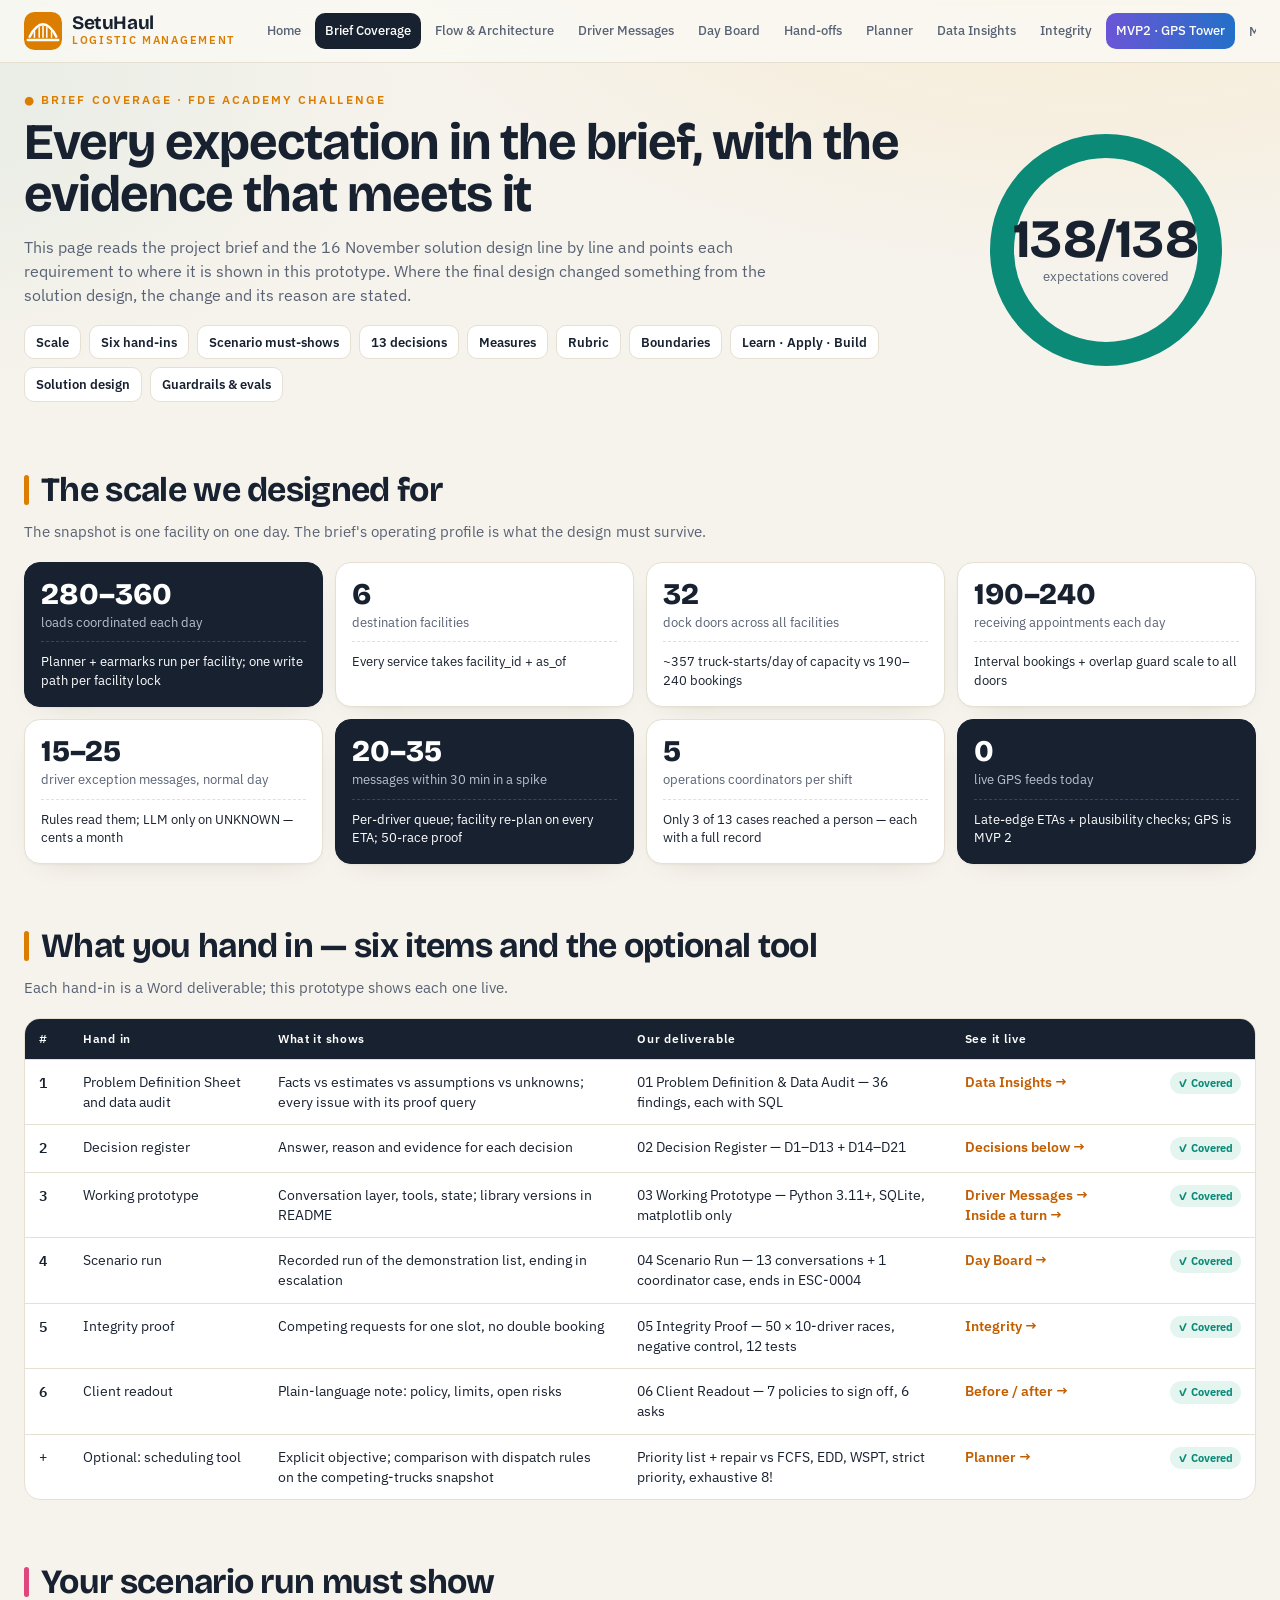
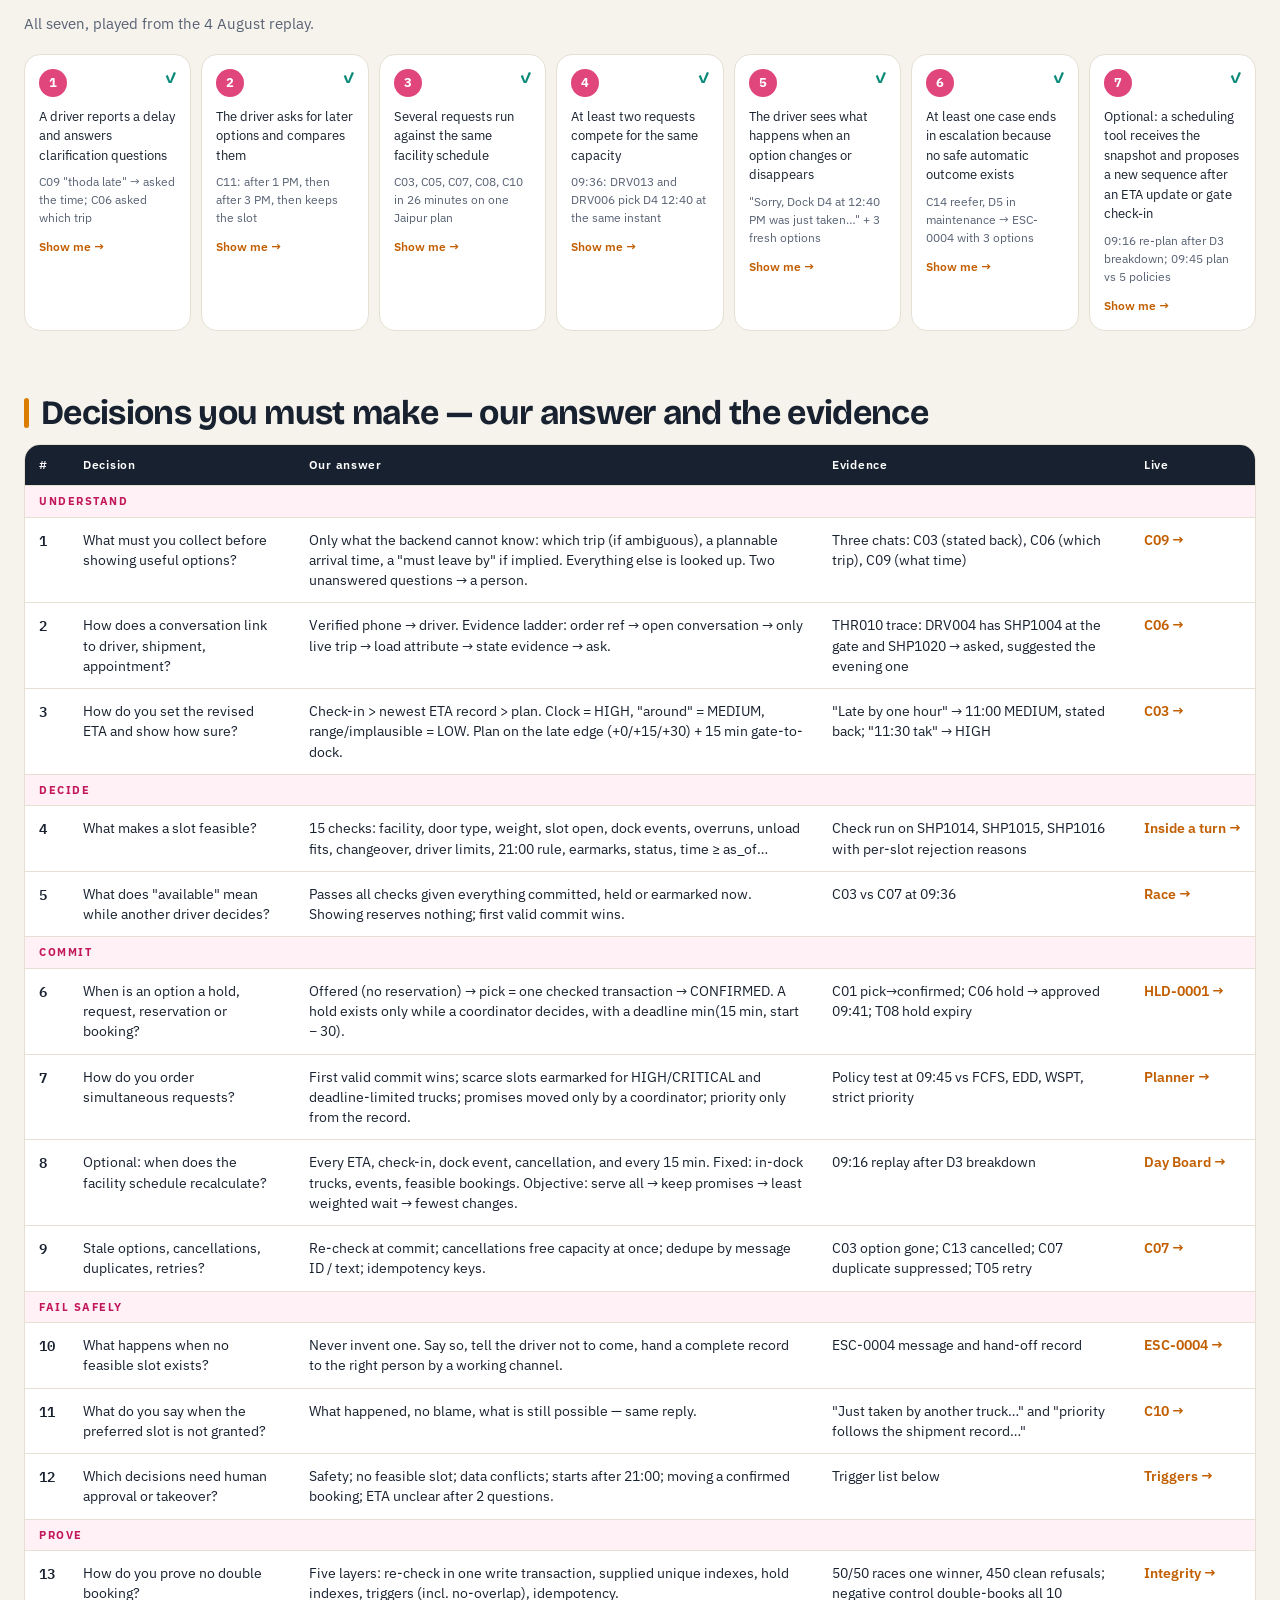
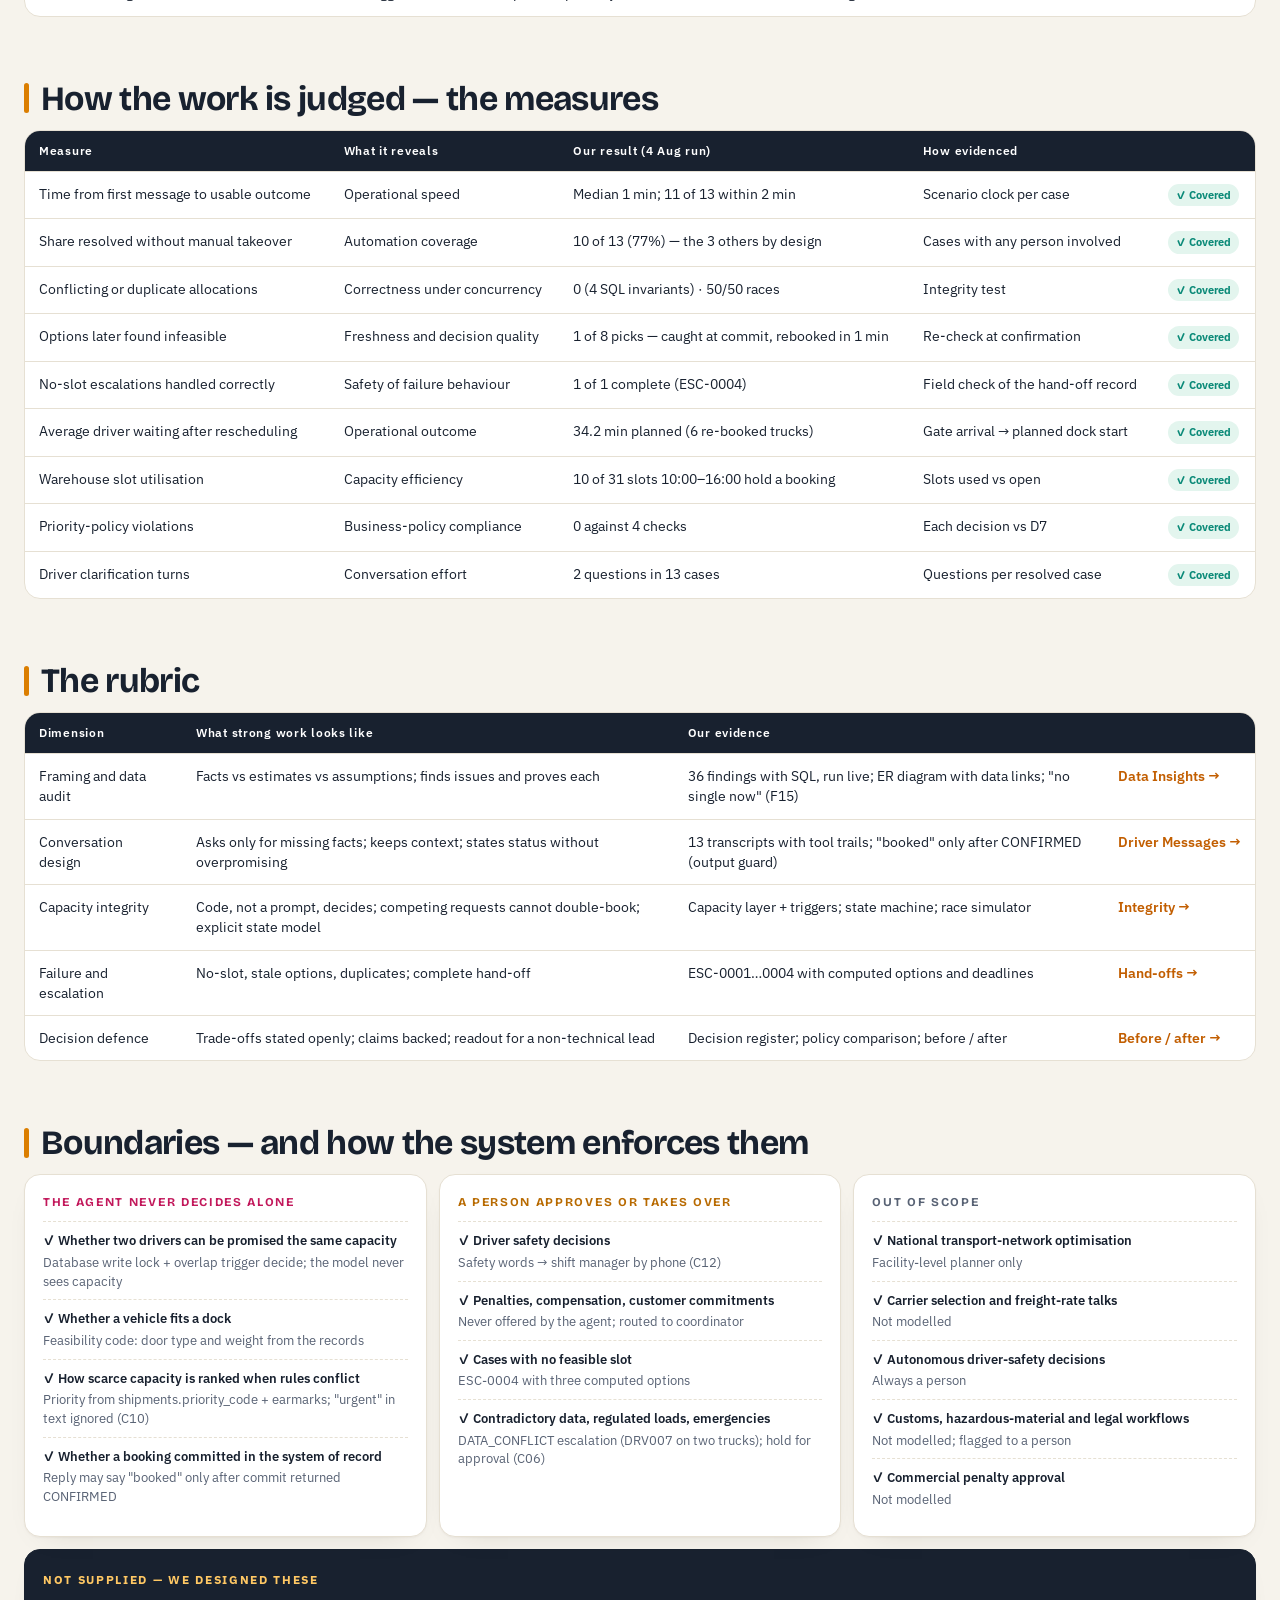
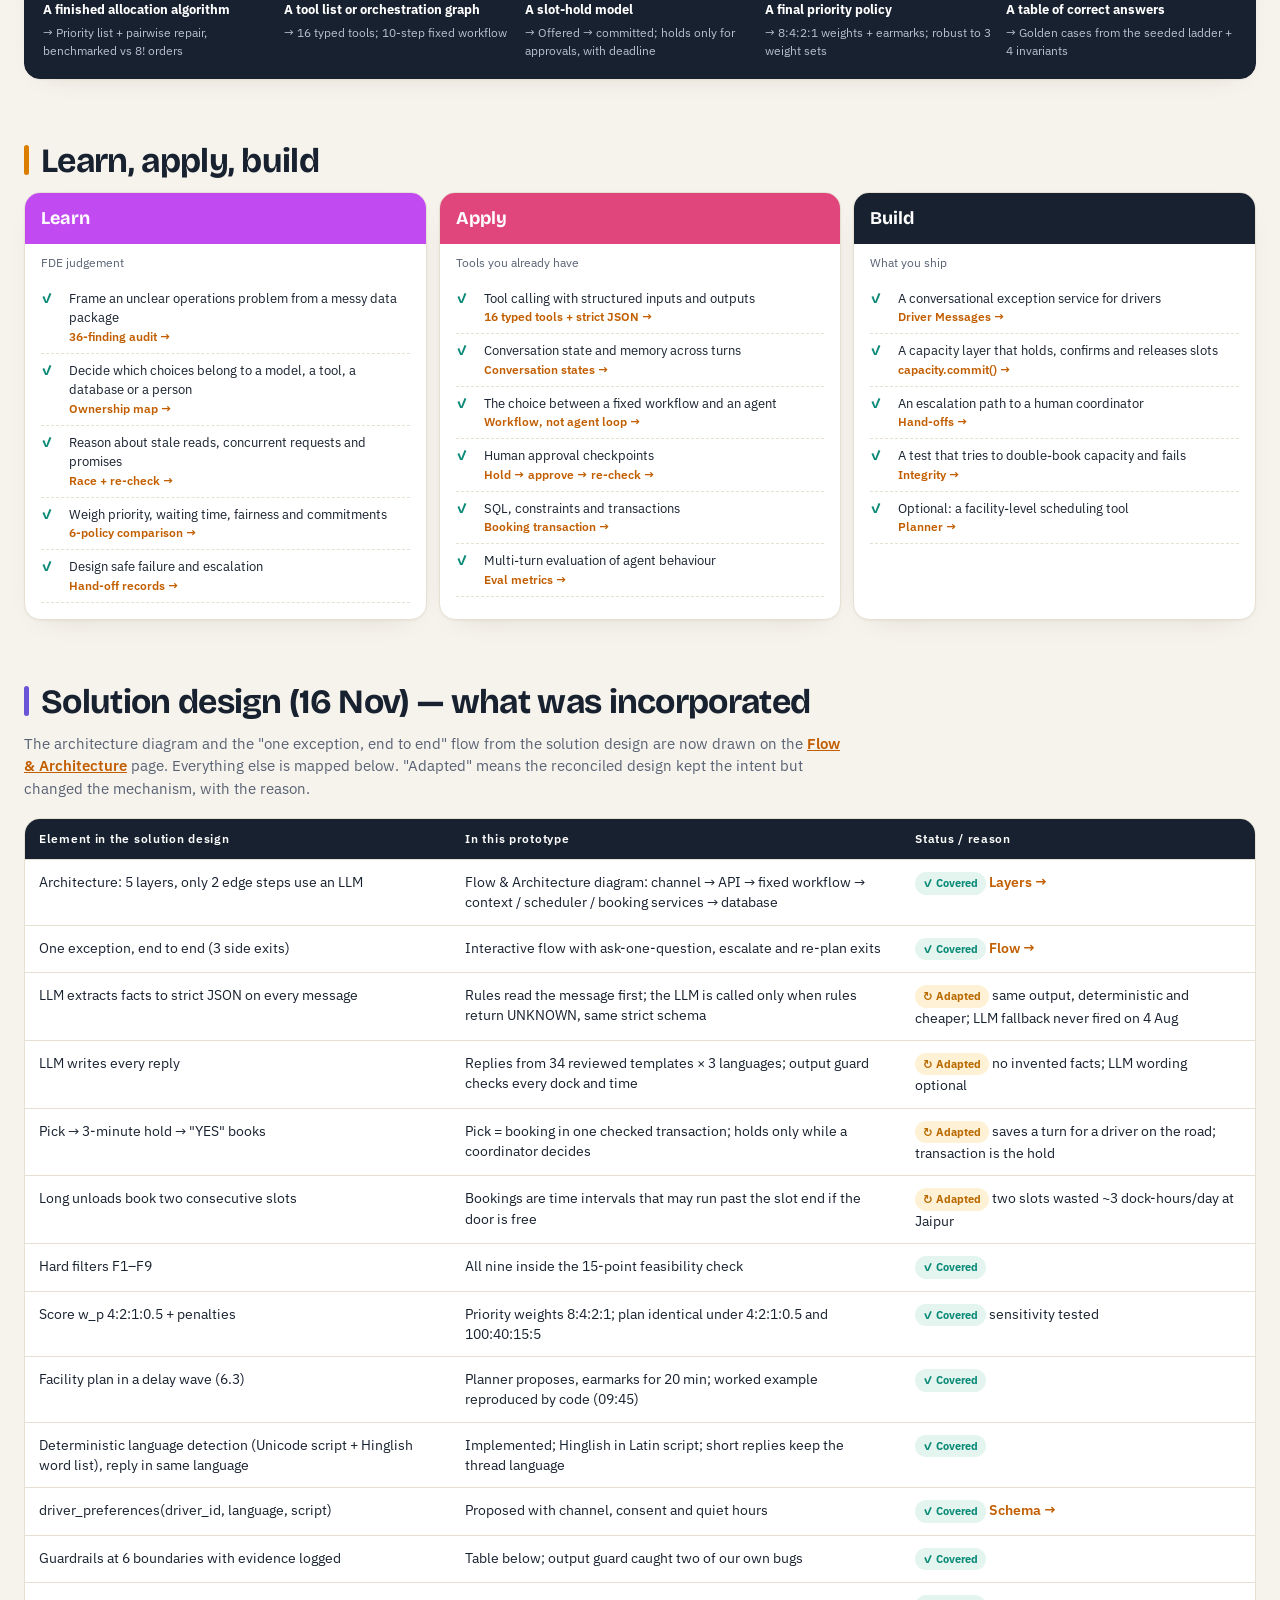
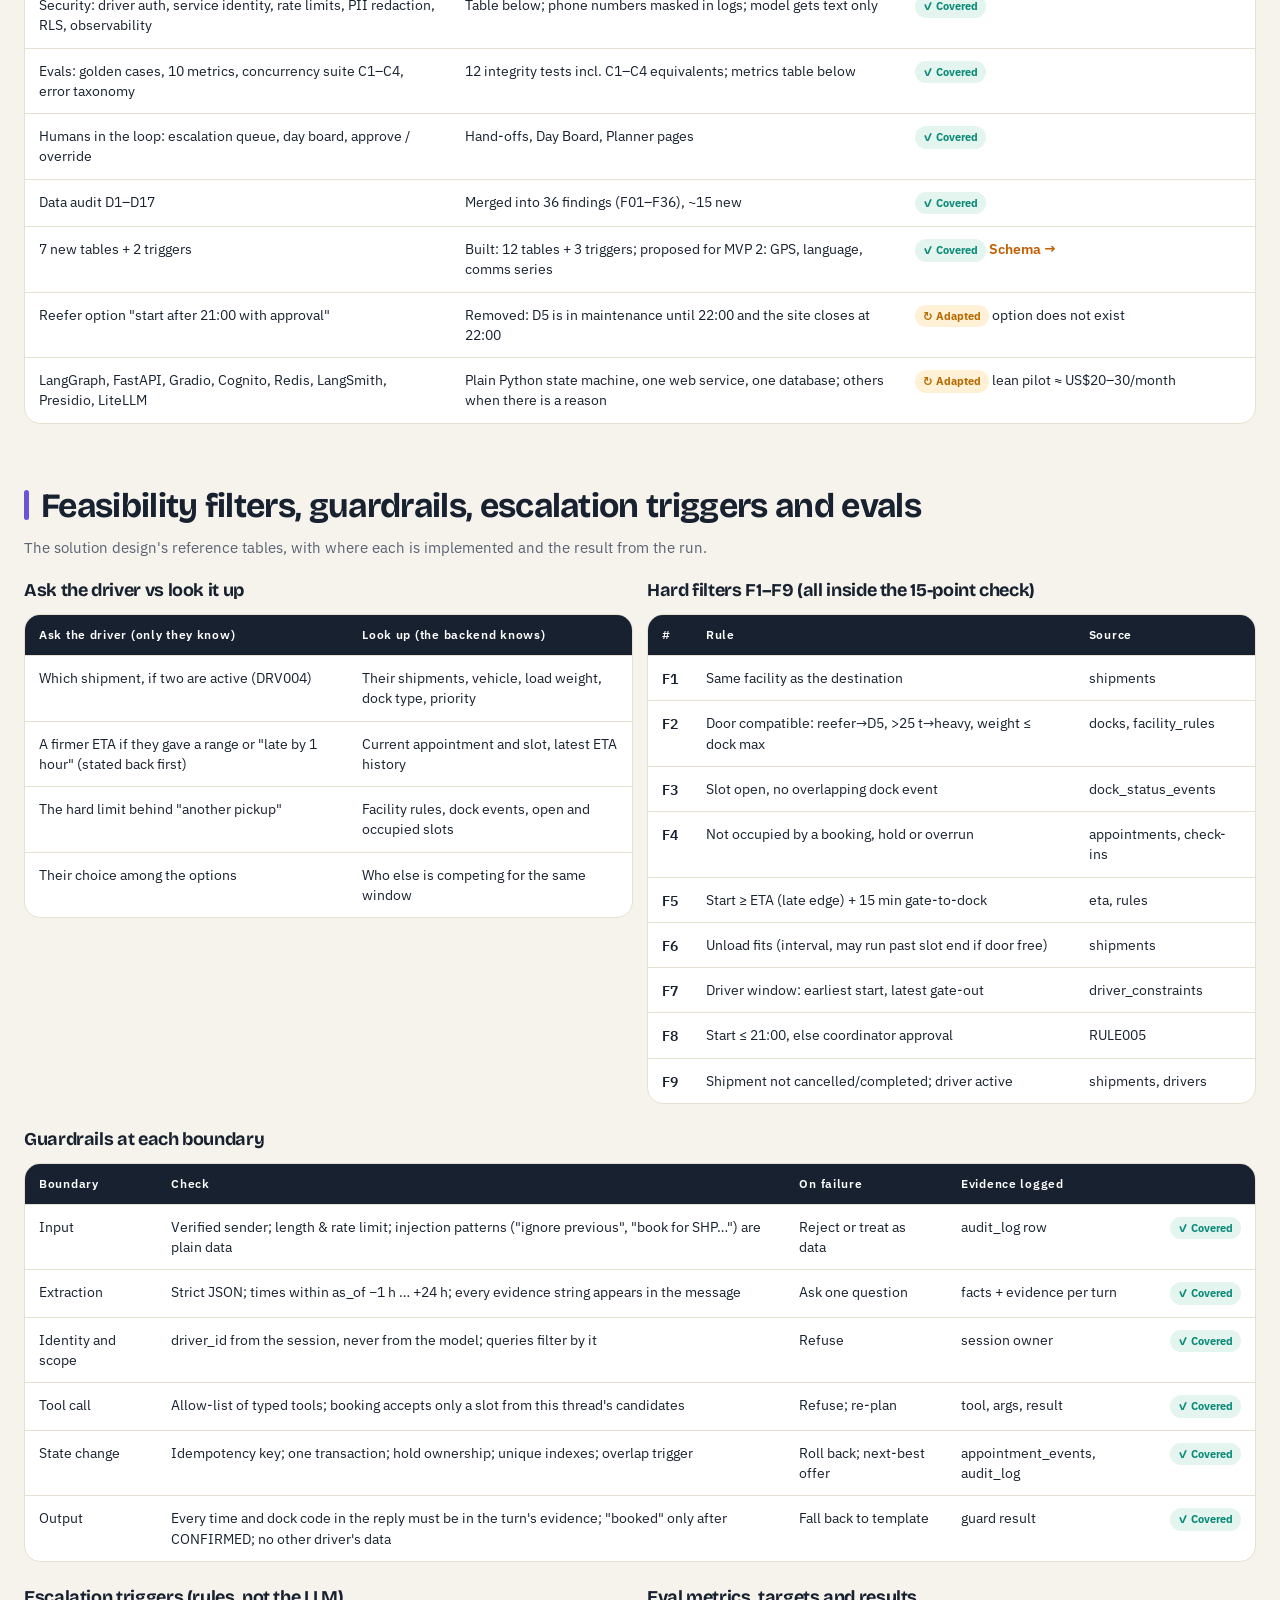
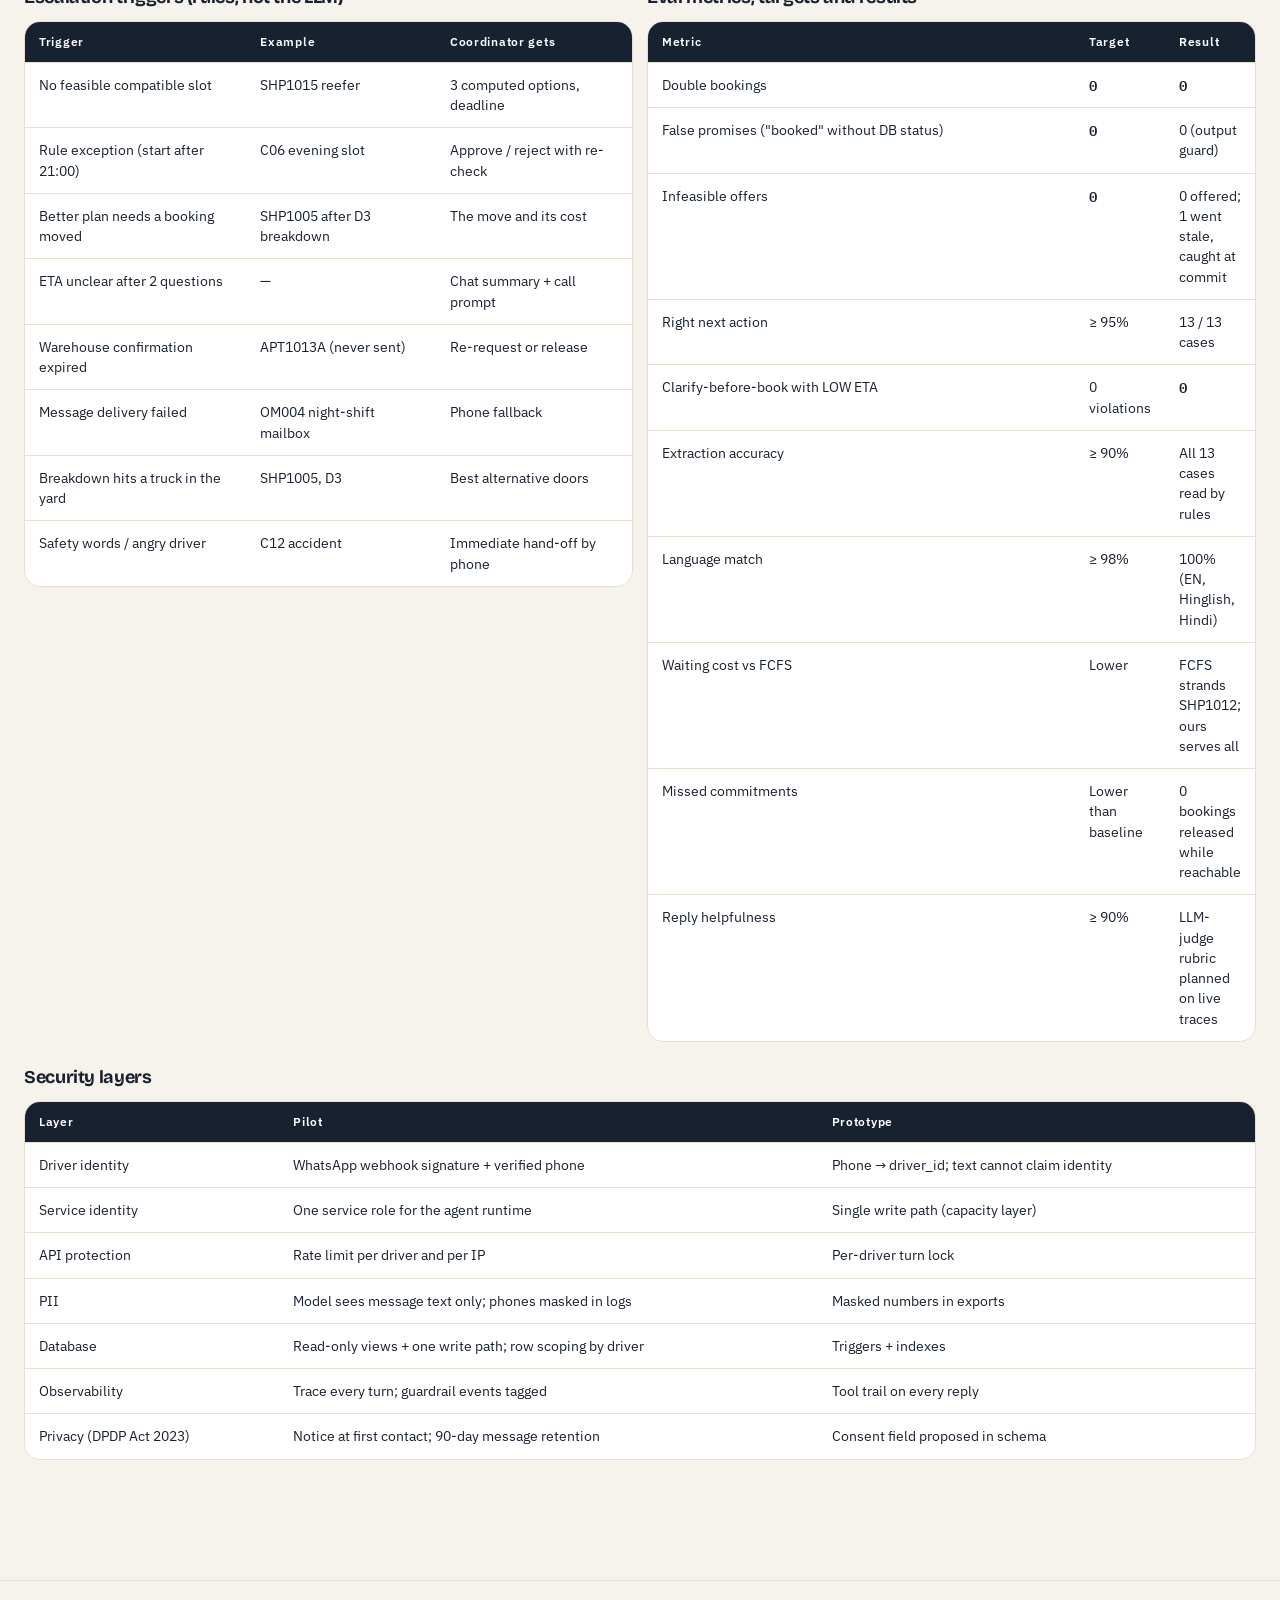
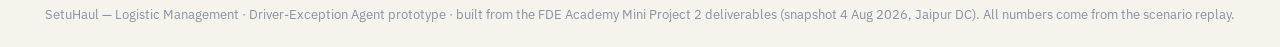
==== brief.html @ 86abd036 "SetuHaul Logistic Management: interactive prototype, Python prototype, deliverables and data Web app" ====
<!DOCTYPE html>
<html lang="en"><head><meta charset="utf-8"><meta name="viewport" content="width=device-width,initial-scale=1">
<title>Brief Coverage · SetuHaul - Logistic Management</title>
<link rel="preconnect" href="https://fonts.googleapis.com"><link rel="preconnect" href="https://fonts.gstatic.com" crossorigin>
<link href="https://fonts.googleapis.com/css2?family=Bricolage+Grotesque:opsz,wght@12..96,500;12..96,700;12..96,800&family=IBM+Plex+Sans:wght@400;500;600&family=IBM+Plex+Mono:wght@400;500;600&display=swap" rel="stylesheet">
<link rel="stylesheet" href="styles.css">
<style>
.hero{display:grid;grid-template-columns:1fr 300px;gap:24px;align-items:center}
.ring{position:relative;width:240px;height:240px;margin:auto}
.ring svg{width:100%;height:100%;transform:rotate(-90deg)}
.ring .c{position:absolute;inset:0;display:grid;place-items:center;text-align:center}
.ring b{font-family:var(--display);font-size:54px;line-height:1}
.ring small{display:block;color:var(--muted);font-size:12.5px}
.toc{display:flex;gap:8px;flex-wrap:wrap;margin:18px 0 6px}
.toc a{font-size:12.5px;padding:7px 11px;border-radius:10px;border:1px solid var(--line);background:var(--panel);text-decoration:none;font-weight:600}
.toc a:hover{border-color:var(--saffron)}
.sec-t{font-size:clamp(24px,2.8vw,34px);margin:56px 0 6px;display:flex;gap:12px;align-items:center}
.sec-t .bar{width:5px;height:30px;border-radius:3px;background:var(--saffron)}
.sec-p{color:var(--muted);margin:0 0 18px;max-width:820px}
.scale{display:grid;grid-template-columns:repeat(4,1fr);gap:12px}
.scale .card{padding:16px}
.scale .v{font-family:var(--display);font-size:30px;font-weight:800;line-height:1}
.scale .l{font-size:12.5px;color:var(--muted);margin-top:4px}
.scale .h{font-size:12.5px;margin-top:10px;padding-top:10px;border-top:1px dashed var(--line)}
.scale .dark{background:#18212F;color:#fff;border-color:#18212F}.scale .dark .l{color:#B9C1CF}.scale .dark .h{border-color:#3a4558}
table.cov{width:100%;border-collapse:separate;border-spacing:0;font-size:13.5px;background:var(--panel);border:1px solid var(--line);border-radius:16px;overflow:hidden}
table.cov th{background:#18212F;color:#fff;text-align:left;padding:11px 14px;font-size:12px;letter-spacing:.06em;font-weight:600}
table.cov td{padding:12px 14px;border-top:1px solid var(--line);vertical-align:top}
table.cov tr.grp td{background:#FFF1F6;color:#C2185B;font-weight:700;font-size:11px;letter-spacing:.14em;padding:7px 14px}
table.cov td.n{font-family:var(--mono);font-weight:600;width:44px}
table.cov a{color:var(--saffron2);font-weight:600;text-decoration:none;white-space:nowrap}
table.cov a:hover{text-decoration:underline}
table.cov tr{opacity:0;transform:translateY(8px);transition:.5s}
table.cov.in tr{opacity:1;transform:none}
.ok{display:inline-flex;align-items:center;gap:5px;font-size:11px;font-weight:700;padding:3px 8px;border-radius:999px;background:#E3F5EE;color:#0B8A78;white-space:nowrap}
.ad{display:inline-flex;align-items:center;gap:5px;font-size:11px;font-weight:700;padding:3px 8px;border-radius:999px;background:#FFF1D6;color:#B86A00;white-space:nowrap}
.mustgrid{display:grid;grid-template-columns:repeat(7,1fr);gap:10px}
.must{border:1px solid var(--line);border-radius:16px;padding:14px;background:var(--panel);position:relative}
.must .num{width:28px;height:28px;border-radius:50%;background:#E0457B;color:#fff;display:grid;place-items:center;font-weight:700;font-size:13px}
.must p{font-size:13px;margin:10px 0 8px}
.must a{font-size:12px;font-weight:600;color:var(--saffron2);text-decoration:none}
.must .tick{position:absolute;right:12px;top:12px;color:#0B8A78;font-weight:800}
.bnd{display:grid;grid-template-columns:repeat(3,1fr);gap:12px}
.bnd .card h4{font-size:12px;letter-spacing:.14em;margin-bottom:10px}
.bi{display:grid;grid-template-columns:1fr;gap:2px;padding:9px 0;border-top:1px dashed var(--line);font-size:13px}
.bi b{font-weight:600}.bi span{color:var(--muted);font-size:12.5px}
.lab{display:grid;grid-template-columns:repeat(3,1fr);gap:12px}
.lab .card{padding:0;overflow:hidden}
.lab .hd{padding:12px 16px;color:#fff;font-family:var(--display);font-weight:700;font-size:18px}
.lab ul{list-style:none;margin:0;padding:10px 16px 16px}
.lab li{display:grid;grid-template-columns:20px 1fr;gap:8px;padding:7px 0;font-size:13px;border-bottom:1px dashed var(--line)}
.lab li i{font-style:normal;color:#0B8A78;font-weight:800}
.lab li a{color:var(--saffron2);font-size:12px;font-weight:600;text-decoration:none;display:block}
.two{display:grid;grid-template-columns:1fr 1fr;gap:14px}
@media (max-width:1100px){.hero,.two,.bnd,.lab{grid-template-columns:1fr}.scale{grid-template-columns:1fr 1fr}.mustgrid{grid-template-columns:1fr 1fr}}
</style></head><body>
<main class="wrap">
<section class="hero">
 <div><div class="eyebrow">● Brief coverage · FDE Academy challenge</div><h1 style="font-size:clamp(32px,4vw,52px);line-height:1.02">Every expectation in the brief, with the evidence that meets it</h1>
 <p class="muted" style="font-size:16px;max-width:760px;margin:14px 0 0">This page reads the project brief and the 16 November solution design line by line and points each requirement to where it is shown in this prototype. Where the final design changed something from the solution design, the change and its reason are stated.</p>
 <div class="toc"><a href="#scale">Scale</a><a href="#handin">Six hand-ins</a><a href="#must">Scenario must-shows</a><a href="#decisions">13 decisions</a><a href="#measures">Measures</a><a href="#rubric">Rubric</a><a href="#bounds">Boundaries</a><a href="#lab">Learn · Apply · Build</a><a href="#doc">Solution design</a><a href="#guard">Guardrails & evals</a></div></div>
 <div class="ring" id="ring"><svg viewBox="0 0 120 120"><circle cx="60" cy="60" r="52" fill="none" stroke="#EDE7DA" stroke-width="12"/><circle id="arc" cx="60" cy="60" r="52" fill="none" stroke="#0B8A78" stroke-width="12" stroke-linecap="round" stroke-dasharray="327" stroke-dashoffset="327" style="transition:stroke-dashoffset 1.8s cubic-bezier(.3,.7,.2,1)"/></svg><div class="c"><div><b id="pct">0</b><small id="pctl">expectations covered</small></div></div></div>
</section>

<h2 class="sec-t" id="scale"><span class="bar"></span>The scale we designed for</h2>
<p class="sec-p">The snapshot is one facility on one day. The brief's operating profile is what the design must survive.</p>
<div class="scale" id="scalebox"></div>

<h2 class="sec-t" id="handin"><span class="bar"></span>What you hand in — six items and the optional tool</h2>
<p class="sec-p">Each hand-in is a Word deliverable; this prototype shows each one live.</p>
<table class="cov rv" id="t-handin"></table>

<h2 class="sec-t" id="must"><span class="bar" style="background:#E0457B"></span>Your scenario run must show</h2>
<p class="sec-p">All seven, played from the 4 August replay.</p>
<div class="mustgrid" id="mustbox"></div>

<h2 class="sec-t" id="decisions"><span class="bar"></span>Decisions you must make — our answer and the evidence</h2>
<table class="cov rv" id="t-dec"></table>

<h2 class="sec-t" id="measures"><span class="bar"></span>How the work is judged — the measures</h2>
<table class="cov rv" id="t-meas"></table>

<h2 class="sec-t" id="rubric"><span class="bar"></span>The rubric</h2>
<table class="cov rv" id="t-rub"></table>

<h2 class="sec-t" id="bounds"><span class="bar"></span>Boundaries — and how the system enforces them</h2>
<div class="bnd" id="bndbox"></div>
<div class="card" style="margin-top:12px;background:#18212F;color:#fff;border-color:#18212F"><b style="color:#FFC864;font-size:12px;letter-spacing:.14em">NOT SUPPLIED — WE DESIGNED THESE</b><div style="display:grid;grid-template-columns:repeat(5,1fr);gap:10px;margin-top:10px;font-size:13px" id="nsbox"></div></div>

<h2 class="sec-t" id="lab"><span class="bar"></span>Learn, apply, build</h2>
<div class="lab" id="labbox"></div>

<h2 class="sec-t" id="doc"><span class="bar" style="background:#6A55D6"></span>Solution design (16 Nov) — what was incorporated</h2>
<p class="sec-p">The architecture diagram and the "one exception, end to end" flow from the solution design are now drawn on the <a href="flow.html#e2e" style="color:var(--saffron2);font-weight:600">Flow & Architecture</a> page. Everything else is mapped below. "Adapted" means the reconciled design kept the intent but changed the mechanism, with the reason.</p>
<table class="cov rv" id="t-doc"></table>

<h2 class="sec-t" id="guard"><span class="bar" style="background:#6A55D6"></span>Feasibility filters, guardrails, escalation triggers and evals</h2>
<p class="sec-p">The solution design's reference tables, with where each is implemented and the result from the run.</p>
<div class="two">
 <div><h3 style="font-size:18px;margin-bottom:10px">Ask the driver vs look it up</h3><table class="cov rv" id="t-ask"></table></div>
 <div><h3 style="font-size:18px;margin-bottom:10px">Hard filters F1–F9 (all inside the 15-point check)</h3><table class="cov rv" id="t-f"></table></div>
</div>
<h3 style="font-size:18px;margin:22px 0 10px">Guardrails at each boundary</h3><table class="cov rv" id="t-g"></table>
<div class="two" style="margin-top:22px">
 <div><h3 style="font-size:18px;margin-bottom:10px">Escalation triggers (rules, not the LLM)</h3><table class="cov rv" id="t-esc"></table></div>
 <div><h3 style="font-size:18px;margin-bottom:10px">Eval metrics, targets and results</h3><table class="cov rv" id="t-ev"></table></div>
</div>
<h3 style="font-size:18px;margin:22px 0 10px">Security layers</h3><table class="cov rv" id="t-sec"></table>
</main>
<script src="data.js"></script><script src="app.js"></script>
<script>
const OK='<span class="ok">✓ Covered</span>',AD='<span class="ad">↻ Adapted</span>';
const L=(h,t)=>`<a href="${h}">${t} →</a>`;
let total=0,cov=0;
function table(id,head,rows,grp){total+=rows.filter(r=>!r.g).length;cov+=rows.filter(r=>!r.g).length;
  $('#'+id).innerHTML=`<tr>${head.map(h=>`<th>${h}</th>`).join('')}</tr>`+rows.map((r,i)=>r.g?`<tr class="grp"><td colspan="${head.length}">${r.g}</td></tr>`:`<tr style="transition-delay:${i*30}ms">${r.map(c=>`<td${typeof c==='string'&&/^\d+$|^D\d+|^F\d$/.test(c)?' class="n"':''}>${c}</td>`).join('')}</tr>`).join('')}
/* scale */
const SC=[['280–360','loads coordinated each day','Planner + earmarks run per facility; one write path per facility lock',1],['6','destination facilities','Every service takes facility_id + as_of',0],['32','dock doors across all facilities','~357 truck-starts/day of capacity vs 190–240 bookings',0],['190–240','receiving appointments each day','Interval bookings + overlap guard scale to all doors',0],['15–25','driver exception messages, normal day','Rules read them; LLM only on UNKNOWN — cents a month',0],['20–35','messages within 30 min in a spike','Per-driver queue; facility re-plan on every ETA; 50-race proof',1],['5','operations coordinators per shift','Only 3 of 13 cases reached a person — each with a full record',0],['0','live GPS feeds today','Late-edge ETAs + plausibility checks; GPS is MVP 2',1]];
$('#scalebox').innerHTML=SC.map(s=>`<div class="card rv ${s[3]?'dark':''}"><div class="v">${s[0]}</div><div class="l">${s[1]}</div><div class="h">${s[2]}</div></div>`).join('');
/* hand-ins */
table('t-handin',['#','Hand in','What it shows','Our deliverable','See it live',''],[
 ['1','Problem Definition Sheet and data audit','Facts vs estimates vs assumptions vs unknowns; every issue with its proof query','01 Problem Definition & Data Audit — 36 findings, each with SQL',L('insights.html','Data Insights'),OK],
 ['2','Decision register','Answer, reason and evidence for each decision','02 Decision Register — D1–D13 + D14–D21',L('#decisions','Decisions below'),OK],
 ['3','Working prototype','Conversation layer, tools, state; library versions in README','03 Working Prototype — Python 3.11+, SQLite, matplotlib only',L('driver.html','Driver Messages')+' '+L('how.html','Inside a turn'),OK],
 ['4','Scenario run','Recorded run of the demonstration list, ending in escalation','04 Scenario Run — 13 conversations + 1 coordinator case, ends in ESC-0004',L('coordinator.html','Day Board'),OK],
 ['5','Integrity proof','Competing requests for one slot, no double booking','05 Integrity Proof — 50 × 10-driver races, negative control, 12 tests',L('integrity.html','Integrity'),OK],
 ['6','Client readout','Plain-language note: policy, limits, open risks','06 Client Readout — 7 policies to sign off, 6 asks',L('flow.html#life-coordinator','Before / after'),OK],
 ['+','Optional: scheduling tool','Explicit objective; comparison with dispatch rules on the competing-trucks snapshot','Priority list + repair vs FCFS, EDD, WSPT, strict priority, exhaustive 8!',L('planner.html','Planner'),OK]]);
/* must-shows */
const MU=[['A driver reports a delay and answers clarification questions','C09 "thoda late" → asked the time; C06 asked which trip','driver.html#c09'],['The driver asks for later options and compares them','C11: after 1 PM, then after 3 PM, then keeps the slot','driver.html#c11'],['Several requests run against the same facility schedule','C03, C05, C07, C08, C10 in 26 minutes on one Jaipur plan','coordinator.html'],['At least two requests compete for the same capacity','09:36: DRV013 and DRV006 pick D4 12:40 at the same instant','driver.html#c03'],['The driver sees what happens when an option changes or disappears','"Sorry, Dock D4 at 12:40 PM was just taken…" + 3 fresh options','driver.html#c03'],['At least one case ends in escalation because no safe automatic outcome exists','C14 reefer, D5 in maintenance → ESC-0004 with 3 options','handoffs.html#esc-0004'],['Optional: a scheduling tool receives the snapshot and proposes a new sequence after an ETA update or gate check-in','09:16 re-plan after D3 breakdown; 09:45 plan vs 5 policies','planner.html']];
$('#mustbox').innerHTML=MU.map((m,i)=>`<div class="must rv"><span class="tick">✓</span><span class="num">${i+1}</span><p>${m[0]}</p><div class="muted" style="font-size:12px;margin-bottom:8px">${m[1]}</div><a href="${m[2]}">Show me →</a></div>`).join('');total+=7;cov+=7;
/* decisions */
table('t-dec',['#','Decision','Our answer','Evidence','Live'],[{g:'UNDERSTAND'},
 ['1','What must you collect before showing useful options?','Only what the backend cannot know: which trip (if ambiguous), a plannable arrival time, a "must leave by" if implied. Everything else is looked up. Two unanswered questions → a person.','Three chats: C03 (stated back), C06 (which trip), C09 (what time)',L('driver.html#c09','C09')],
 ['2','How does a conversation link to driver, shipment, appointment?','Verified phone → driver. Evidence ladder: order ref → open conversation → only live trip → load attribute → state evidence → ask.','THR010 trace: DRV004 has SHP1004 at the gate and SHP1020 → asked, suggested the evening one',L('driver.html#c06','C06')],
 ['3','How do you set the revised ETA and show how sure?','Check-in > newest ETA record > plan. Clock = HIGH, "around" = MEDIUM, range/implausible = LOW. Plan on the late edge (+0/+15/+30) + 15 min gate-to-dock.','"Late by one hour" → 11:00 MEDIUM, stated back; "11:30 tak" → HIGH',L('driver.html#c03','C03')],{g:'DECIDE'},
 ['4','What makes a slot feasible?','15 checks: facility, door type, weight, slot open, dock events, overruns, unload fits, changeover, driver limits, 21:00 rule, earmarks, status, time ≥ as_of…','Check run on SHP1014, SHP1015, SHP1016 with per-slot rejection reasons',L('how.html','Inside a turn')],
 ['5','What does "available" mean while another driver decides?','Passes all checks given everything committed, held or earmarked now. Showing reserves nothing; first valid commit wins.','C03 vs C07 at 09:36',L('integrity.html','Race')],{g:'COMMIT'},
 ['6','When is an option a hold, request, reservation or booking?','Offered (no reservation) → pick = one checked transaction → CONFIRMED. A hold exists only while a coordinator decides, with a deadline min(15 min, start − 30).','C01 pick→confirmed; C06 hold → approved 09:41; T08 hold expiry',L('handoffs.html#esc-0001','HLD-0001')],
 ['7','How do you order simultaneous requests?','First valid commit wins; scarce slots earmarked for HIGH/CRITICAL and deadline-limited trucks; promises moved only by a coordinator; priority only from the record.','Policy test at 09:45 vs FCFS, EDD, WSPT, strict priority',L('planner.html','Planner')],
 ['8','Optional: when does the facility schedule recalculate?','Every ETA, check-in, dock event, cancellation, and every 15 min. Fixed: in-dock trucks, events, feasible bookings. Objective: serve all → keep promises → least weighted wait → fewest changes.','09:16 replay after D3 breakdown',L('coordinator.html','Day Board')],
 ['9','Stale options, cancellations, duplicates, retries?','Re-check at commit; cancellations free capacity at once; dedupe by message ID / text; idempotency keys.','C03 option gone; C13 cancelled; C07 duplicate suppressed; T05 retry',L('driver.html#c07','C07')],{g:'FAIL SAFELY'},
 ['10','What happens when no feasible slot exists?','Never invent one. Say so, tell the driver not to come, hand a complete record to the right person by a working channel.','ESC-0004 message and hand-off record',L('handoffs.html#esc-0004','ESC-0004')],
 ['11','What do you say when the preferred slot is not granted?','What happened, no blame, what is still possible — same reply.','"Just taken by another truck…" and "priority follows the shipment record…"',L('driver.html#c10','C10')],
 ['12','Which decisions need human approval or takeover?','Safety; no feasible slot; data conflicts; starts after 21:00; moving a confirmed booking; ETA unclear after 2 questions.','Trigger list below',L('#guard','Triggers')],{g:'PROVE'},
 ['13','How do you prove no double booking?','Five layers: re-check in one write transaction, supplied unique indexes, hold indexes, triggers (incl. no-overlap), idempotency.','50/50 races one winner, 450 clean refusals; negative control double-books all 10',L('integrity.html','Integrity')]]);
/* measures */
table('t-meas',['Measure','What it reveals','Our result (4 Aug run)','How evidenced',''],[
 ['Time from first message to usable outcome','Operational speed','Median 1 min; 11 of 13 within 2 min','Scenario clock per case',OK],
 ['Share resolved without manual takeover','Automation coverage','10 of 13 (77%) — the 3 others by design','Cases with any person involved',OK],
 ['Conflicting or duplicate allocations','Correctness under concurrency','0 (4 SQL invariants) · 50/50 races','Integrity test',OK],
 ['Options later found infeasible','Freshness and decision quality','1 of 8 picks — caught at commit, rebooked in 1 min','Re-check at confirmation',OK],
 ['No-slot escalations handled correctly','Safety of failure behaviour','1 of 1 complete (ESC-0004)','Field check of the hand-off record',OK],
 ['Average driver waiting after rescheduling','Operational outcome','34.2 min planned (6 re-booked trucks)','Gate arrival → planned dock start',OK],
 ['Warehouse slot utilisation','Capacity efficiency','10 of 31 slots 10:00–16:00 hold a booking','Slots used vs open',OK],
 ['Priority-policy violations','Business-policy compliance','0 against 4 checks','Each decision vs D7',OK],
 ['Driver clarification turns','Conversation effort','2 questions in 13 cases','Questions per resolved case',OK]]);
table('t-rub',['Dimension','What strong work looks like','Our evidence',''],[
 ['Framing and data audit','Facts vs estimates vs assumptions; finds issues and proves each','36 findings with SQL, run live; ER diagram with data links; "no single now" (F15)',L('insights.html','Data Insights')],
 ['Conversation design','Asks only for missing facts; keeps context; states status without overpromising','13 transcripts with tool trails; "booked" only after CONFIRMED (output guard)',L('driver.html','Driver Messages')],
 ['Capacity integrity','Code, not a prompt, decides; competing requests cannot double-book; explicit state model','Capacity layer + triggers; state machine; race simulator',L('integrity.html','Integrity')],
 ['Failure and escalation','No-slot, stale options, duplicates; complete hand-off','ESC-0001…0004 with computed options and deadlines',L('handoffs.html','Hand-offs')],
 ['Decision defence','Trade-offs stated openly; claims backed; readout for a non-technical lead','Decision register; policy comparison; before / after',L('flow.html#life-driver','Before / after')]]);
/* boundaries */
const BN=[['THE AGENT NEVER DECIDES ALONE','#C2185B',[['Whether two drivers can be promised the same capacity','Database write lock + overlap trigger decide; the model never sees capacity'],['Whether a vehicle fits a dock','Feasibility code: door type and weight from the records'],['How scarce capacity is ranked when rules conflict','Priority from shipments.priority_code + earmarks; "urgent" in text ignored (C10)'],['Whether a booking committed in the system of record','Reply may say "booked" only after commit returned CONFIRMED']]],
 ['A PERSON APPROVES OR TAKES OVER','#B86A00',[['Driver safety decisions','Safety words → shift manager by phone (C12)'],['Penalties, compensation, customer commitments','Never offered by the agent; routed to coordinator'],['Cases with no feasible slot','ESC-0004 with three computed options'],['Contradictory data, regulated loads, emergencies','DATA_CONFLICT escalation (DRV007 on two trucks); hold for approval (C06)']]],
 ['OUT OF SCOPE','#586274',[['National transport-network optimisation','Facility-level planner only'],['Carrier selection and freight-rate talks','Not modelled'],['Autonomous driver-safety decisions','Always a person'],['Customs, hazardous-material and legal workflows','Not modelled; flagged to a person'],['Commercial penalty approval','Not modelled']]]];
$('#bndbox').innerHTML=BN.map(b=>`<div class="card rv"><h4 style="color:${b[1]}">${b[0]}</h4>${b[2].map(x=>`<div class="bi"><b>✓ ${x[0]}</b><span>${x[1]}</span></div>`).join('')}</div>`).join('');total+=13;cov+=13;
$('#nsbox').innerHTML=[['A finished allocation algorithm','Priority list + pairwise repair, benchmarked vs 8! orders'],['A tool list or orchestration graph','16 typed tools; 10-step fixed workflow'],['A slot-hold model','Offered → committed; holds only for approvals, with deadline'],['A final priority policy','8:4:2:1 weights + earmarks; robust to 3 weight sets'],['A table of correct answers','Golden cases from the seeded ladder + 4 invariants']].map(x=>`<div><b style="font-size:13px">${x[0]}</b><div style="color:#B9C1CF;font-size:12px;margin-top:4px">→ ${x[1]}</div></div>`).join('');total+=5;cov+=5;
/* learn apply build */
const LAB=[['Learn','#C14BF0','FDE judgement',[['Frame an unclear operations problem from a messy data package','insights.html','36-finding audit'],['Decide which choices belong to a model, a tool, a database or a person','flow.html#architecture','Ownership map'],['Reason about stale reads, concurrent requests and promises','integrity.html','Race + re-check'],['Weigh priority, waiting time, fairness and commitments','planner.html','6-policy comparison'],['Design safe failure and escalation','handoffs.html','Hand-off records']]],
 ['Apply','#E0457B','Tools you already have',[['Tool calling with structured inputs and outputs','how.html','16 typed tools + strict JSON'],['Conversation state and memory across turns','driver.html#c06','Conversation states'],['The choice between a fixed workflow and an agent','how.html','Workflow, not agent loop'],['Human approval checkpoints','handoffs.html#esc-0001','Hold → approve → re-check'],['SQL, constraints and transactions','how.html','Booking transaction'],['Multi-turn evaluation of agent behaviour','#guard','Eval metrics']]],
 ['Build','#18212F','What you ship',[['A conversational exception service for drivers','driver.html','Driver Messages'],['A capacity layer that holds, confirms and releases slots','how.html','capacity.commit()'],['An escalation path to a human coordinator','handoffs.html','Hand-offs'],['A test that tries to double-book capacity and fails','integrity.html','Integrity'],['Optional: a facility-level scheduling tool','planner.html','Planner']]]];
$('#labbox').innerHTML=LAB.map(l=>`<div class="card rv"><div class="hd" style="background:${l[1]}">${l[0]}</div><div class="muted" style="font-size:12px;padding:10px 16px 0">${l[2]}</div><ul>${l[3].map(x=>`<li><i>✓</i><span>${x[0]}<a href="${x[1]}">${x[2]} →</a></span></li>`).join('')}</ul></div>`).join('');total+=16;cov+=16;
/* doc B */
table('t-doc',['Element in the solution design','In this prototype','Status / reason'],[
 ['Architecture: 5 layers, only 2 edge steps use an LLM','Flow & Architecture diagram: channel → API → fixed workflow → context / scheduler / booking services → database',OK+' '+L('flow.html#layers','Layers')],
 ['One exception, end to end (3 side exits)','Interactive flow with ask-one-question, escalate and re-plan exits',OK+' '+L('flow.html#e2e','Flow')],
 ['LLM extracts facts to strict JSON on every message','Rules read the message first; the LLM is called only when rules return UNKNOWN, same strict schema',AD+' same output, deterministic and cheaper; LLM fallback never fired on 4 Aug'],
 ['LLM writes every reply','Replies from 34 reviewed templates × 3 languages; output guard checks every dock and time',AD+' no invented facts; LLM wording optional'],
 ['Pick → 3-minute hold → "YES" books','Pick = booking in one checked transaction; holds only while a coordinator decides',AD+' saves a turn for a driver on the road; transaction is the hold'],
 ['Long unloads book two consecutive slots','Bookings are time intervals that may run past the slot end if the door is free',AD+' two slots wasted ~3 dock-hours/day at Jaipur'],
 ['Hard filters F1–F9','All nine inside the 15-point feasibility check',OK],
 ['Score w_p 4:2:1:0.5 + penalties','Priority weights 8:4:2:1; plan identical under 4:2:1:0.5 and 100:40:15:5',OK+' sensitivity tested'],
 ['Facility plan in a delay wave (6.3)','Planner proposes, earmarks for 20 min; worked example reproduced by code (09:45)',OK],
 ['Deterministic language detection (Unicode script + Hinglish word list), reply in same language','Implemented; Hinglish in Latin script; short replies keep the thread language',OK],
 ['driver_preferences(driver_id, language, script)','Proposed with channel, consent and quiet hours',OK+' '+L('insights.html#new-tables','Schema')],
 ['Guardrails at 6 boundaries with evidence logged','Table below; output guard caught two of our own bugs',OK],
 ['Security: driver auth, service identity, rate limits, PII redaction, RLS, observability','Table below; phone numbers masked in logs; model gets text only',OK],
 ['Evals: golden cases, 10 metrics, concurrency suite C1–C4, error taxonomy','12 integrity tests incl. C1–C4 equivalents; metrics table below',OK],
 ['Humans in the loop: escalation queue, day board, approve / override','Hand-offs, Day Board, Planner pages',OK],
 ['Data audit D1–D17','Merged into 36 findings (F01–F36), ~15 new',OK],
 ['7 new tables + 2 triggers','Built: 12 tables + 3 triggers; proposed for MVP 2: GPS, language, comms series',OK+' '+L('insights.html#new-tables','Schema')],
 ['Reefer option "start after 21:00 with approval"','Removed: D5 is in maintenance until 22:00 and the site closes at 22:00',AD+' option does not exist'],
 ['LangGraph, FastAPI, Gradio, Cognito, Redis, LangSmith, Presidio, LiteLLM','Plain Python state machine, one web service, one database; others when there is a reason',AD+' lean pilot ≈ US$20–30/month']]);
/* reference tables */
table('t-ask',['Ask the driver (only they know)','Look up (the backend knows)'],[
 ['Which shipment, if two are active (DRV004)','Their shipments, vehicle, load weight, dock type, priority'],['A firmer ETA if they gave a range or "late by 1 hour" (stated back first)','Current appointment and slot, latest ETA history'],['The hard limit behind "another pickup"','Facility rules, dock events, open and occupied slots'],['Their choice among the options','Who else is competing for the same window']]);
table('t-f',['#','Rule','Source'],[['F1','Same facility as the destination','shipments'],['F2','Door compatible: reefer→D5, &gt;25 t→heavy, weight ≤ dock max','docks, facility_rules'],['F3','Slot open, no overlapping dock event','dock_status_events'],['F4','Not occupied by a booking, hold or overrun','appointments, check-ins'],['F5','Start ≥ ETA (late edge) + 15 min gate-to-dock','eta, rules'],['F6','Unload fits (interval, may run past slot end if door free)','shipments'],['F7','Driver window: earliest start, latest gate-out','driver_constraints'],['F8','Start ≤ 21:00, else coordinator approval','RULE005'],['F9','Shipment not cancelled/completed; driver active','shipments, drivers']]);
table('t-g',['Boundary','Check','On failure','Evidence logged',''],[
 ['Input','Verified sender; length & rate limit; injection patterns ("ignore previous", "book for SHP…") are plain data','Reject or treat as data','audit_log row',OK],
 ['Extraction','Strict JSON; times within as_of −1 h … +24 h; every evidence string appears in the message','Ask one question','facts + evidence per turn',OK],
 ['Identity and scope','driver_id from the session, never from the model; queries filter by it','Refuse','session owner',OK],
 ['Tool call','Allow-list of typed tools; booking accepts only a slot from this thread\'s candidates','Refuse; re-plan','tool, args, result',OK],
 ['State change','Idempotency key; one transaction; hold ownership; unique indexes; overlap trigger','Roll back; next-best offer','appointment_events, audit_log',OK],
 ['Output','Every time and dock code in the reply must be in the turn\'s evidence; "booked" only after CONFIRMED; no other driver\'s data','Fall back to template','guard result',OK]]);
table('t-esc',['Trigger','Example','Coordinator gets'],[
 ['No feasible compatible slot','SHP1015 reefer','3 computed options, deadline'],['Rule exception (start after 21:00)','C06 evening slot','Approve / reject with re-check'],['Better plan needs a booking moved','SHP1005 after D3 breakdown','The move and its cost'],['ETA unclear after 2 questions','—','Chat summary + call prompt'],['Warehouse confirmation expired','APT1013A (never sent)','Re-request or release'],['Message delivery failed','OM004 night-shift mailbox','Phone fallback'],['Breakdown hits a truck in the yard','SHP1005, D3','Best alternative doors'],['Safety words / angry driver','C12 accident','Immediate hand-off by phone']]);
table('t-ev',['Metric','Target','Result'],[['Double bookings','0','0'],['False promises ("booked" without DB status)','0','0 (output guard)'],['Infeasible offers','0','0 offered; 1 went stale, caught at commit'],['Right next action','≥ 95%','13 / 13 cases'],['Clarify-before-book with LOW ETA','0 violations','0'],['Extraction accuracy','≥ 90%','All 13 cases read by rules'],['Language match','≥ 98%','100% (EN, Hinglish, Hindi)'],['Waiting cost vs FCFS','Lower','FCFS strands SHP1012; ours serves all'],['Missed commitments','Lower than baseline','0 bookings released while reachable'],['Reply helpfulness','≥ 90%','LLM-judge rubric planned on live traces']]);
table('t-sec',['Layer','Pilot','Prototype'],[['Driver identity','WhatsApp webhook signature + verified phone','Phone → driver_id; text cannot claim identity'],['Service identity','One service role for the agent runtime','Single write path (capacity layer)'],['API protection','Rate limit per driver and per IP','Per-driver turn lock'],['PII','Model sees message text only; phones masked in logs','Masked numbers in exports'],['Database','Read-only views + one write path; row scoping by driver','Triggers + indexes'],['Observability','Trace every turn; guardrail events tagged','Tool trail on every reply'],['Privacy (DPDP Act 2023)','Notice at first contact; 90-day message retention','Consent field proposed in schema']]);
/* ring */
new IntersectionObserver((es,o)=>{if(es[0].isIntersecting){const p=cov/total;$('#arc').style.strokeDashoffset=327*(1-p);let k=0;const iv=setInterval(()=>{k+=Math.ceil(cov/40);if(k>=cov){k=cov;clearInterval(iv)}$('#pct').textContent=k+'/'+total},30);o.disconnect()}}).observe($('#ring'));
$('#pctl').textContent='expectations covered';
const tio=new IntersectionObserver(es=>es.forEach(e=>{if(e.isIntersecting){e.target.classList.add('in');tio.unobserve(e.target)}}),{threshold:.08});$$('table.cov').forEach(t=>tio.observe(t));
</script></body></html>
---- styles.css ----
:root{
  --bg:#F6F3EC; --bg2:#FBFAF6; --panel:#FFFFFF; --panel2:#F2EEE5; --line:#E6E0D3; --line2:#D6CEBD;
  --text:#18212F; --muted:#586274; --dim:#8A92A0;
  --saffron:#DB7E00; --saffron2:#C25E00; --teal:#0B8A78; --coral:#D9363E; --violet:#6A55D6; --blue:#2370C8; --ice:#0B8FB3; --green:#1E8E50;
  --crit:#D9363E; --high:#C27000; --norm:#2370C8; --low:#6B7484;
  --r:16px; --r2:22px;
  --display:'Bricolage Grotesque',system-ui,sans-serif; --sans:'IBM Plex Sans',system-ui,sans-serif; --mono:'IBM Plex Mono',ui-monospace,monospace;
  --shadow:0 24px 60px -28px rgba(40,32,10,.28);
}
*{box-sizing:border-box}
html,body{margin:0}
body{background:var(--bg);color:var(--text);font-family:var(--sans);font-size:15px;line-height:1.5;-webkit-font-smoothing:antialiased;
  background-image:radial-gradient(1200px 600px at 85% -10%,rgba(255,176,32,.14),transparent 60%),radial-gradient(900px 500px at -10% 10%,rgba(11,138,120,.07),transparent 60%);background-attachment:fixed;min-height:100vh}
a{color:inherit}
h1,h2,h3,h4{font-family:var(--display);letter-spacing:-.02em;margin:0;font-weight:700}
.mono{font-family:var(--mono)}
.muted{color:var(--muted)} .dim{color:var(--dim)}
button{font-family:inherit;cursor:pointer}

/* ---------- top nav ---------- */
.topbar{position:sticky;top:0;z-index:50;backdrop-filter:blur(14px);background:rgba(250,248,243,.85);border-bottom:1px solid var(--line)}
.topbar .in{max-width:1440px;margin:0 auto;display:flex;align-items:center;gap:22px;padding:12px 24px}
.brand{display:flex;align-items:center;gap:10px;text-decoration:none;flex:none}
.brand svg{width:38px;height:38px}
.brand b{font-family:var(--display);font-size:19px;letter-spacing:-.02em;display:block;line-height:1.05}
.brand small{display:block;font-size:10.5px;letter-spacing:.16em;text-transform:uppercase;color:var(--saffron);font-weight:600}
.nav{display:flex;gap:4px;overflow-x:auto;scrollbar-width:none;flex:1}
.nav::-webkit-scrollbar{display:none}
.nav a{text-decoration:none;color:var(--muted);font-size:13px;font-weight:500;padding:8px 10px;border-radius:10px;white-space:nowrap;display:flex;gap:7px;align-items:center;transition:.2s}
.nav a:hover{color:var(--text);background:var(--panel)}
.nav a.on{color:#fff;background:var(--text)}
.nav a .dot{display:none}
.snap{flex:none;font-family:var(--mono);font-size:11.5px;color:var(--muted);border:1px solid var(--line);padding:6px 10px;border-radius:999px;display:flex;gap:8px;align-items:center}
.snap i{width:7px;height:7px;border-radius:50%;background:var(--teal);box-shadow:0 0 0 0 rgba(34,211,182,.6);animation:ping 2s infinite}
@keyframes ping{0%{box-shadow:0 0 0 0 rgba(34,211,182,.6)}70%{box-shadow:0 0 0 8px rgba(34,211,182,0)}100%{box-shadow:0 0 0 0 rgba(34,211,182,0)}}

.wrap{max-width:1440px;margin:0 auto;padding:28px 24px 80px}
.page-head{display:flex;justify-content:space-between;align-items:flex-end;gap:20px;margin:6px 0 24px;flex-wrap:wrap}
.eyebrow{font-size:11.5px;letter-spacing:.18em;text-transform:uppercase;color:var(--saffron);font-weight:600;margin-bottom:8px;display:flex;gap:8px;align-items:center}
.page-head h1{font-size:clamp(28px,3.4vw,42px);line-height:1.05}
.page-head p{margin:10px 0 0;color:var(--muted);max-width:720px}

/* ---------- primitives ---------- */
.card{box-shadow:0 1px 2px rgba(40,32,10,.04),0 10px 30px -22px rgba(40,32,10,.25);background:var(--panel);border:1px solid var(--line);border-radius:var(--r);padding:18px}
.card h3{font-size:16px;margin-bottom:12px;display:flex;justify-content:space-between;align-items:center;gap:10px}
.grid{display:grid;gap:16px}
.chip{display:inline-flex;align-items:center;gap:6px;font-size:11.5px;font-weight:600;padding:3px 9px;border-radius:999px;border:1px solid var(--line2);color:var(--muted);white-space:nowrap}
.chip.crit{color:var(--crit);border-color:rgba(255,93,108,.4);background:rgba(255,93,108,.08)}
.chip.high{color:var(--high);border-color:rgba(255,176,32,.4);background:rgba(255,176,32,.08)}
.chip.norm{color:var(--norm);border-color:rgba(78,168,255,.4);background:rgba(78,168,255,.08)}
.chip.low{color:var(--low)}
.chip.ok{color:var(--teal);border-color:rgba(34,211,182,.4);background:rgba(34,211,182,.08)}
.chip.reefer{color:var(--ice);border-color:rgba(127,227,255,.4)}
.chip.heavy{color:var(--violet);border-color:rgba(155,140,255,.4)}
.btn{display:inline-flex;align-items:center;gap:8px;border:1px solid var(--line2);background:var(--panel2);color:var(--text);padding:9px 14px;border-radius:12px;font-weight:600;font-size:13.5px;text-decoration:none;transition:.18s}
.btn:hover{border-color:var(--saffron);transform:translateY(-1px)}
.btn.pri{background:var(--saffron);color:#fff;border-color:var(--saffron)}
.btn.pri:hover{background:var(--saffron2)}
.btn.ghost{background:transparent}
.btn.ok{background:var(--teal);border-color:var(--teal);color:#fff}
.btn.bad{background:transparent;color:var(--coral);border-color:rgba(255,93,108,.5)}
.btn:disabled{opacity:.4;pointer-events:none}
.seg{display:inline-flex;background:var(--bg2);border:1px solid var(--line);border-radius:12px;padding:3px}
.seg button{border:0;background:transparent;color:var(--muted);padding:7px 12px;border-radius:9px;font-weight:600;font-size:12.5px}
.seg button.on{background:var(--panel);color:var(--text);box-shadow:inset 0 0 0 1px var(--line2)}
table.t{width:100%;border-collapse:collapse;font-size:13.5px}
table.t th{text-align:left;font-size:11px;letter-spacing:.1em;text-transform:uppercase;color:var(--dim);font-weight:600;padding:10px 10px;border-bottom:1px solid var(--line)}
table.t td{padding:11px 10px;border-bottom:1px solid var(--line)}
table.t tr:hover td{background:rgba(219,126,0,.04)}
.kpi{padding:16px 18px}
.kpi .v{font-family:var(--display);font-size:34px;font-weight:700;line-height:1;letter-spacing:-.03em}
.kpi .l{font-size:12.5px;color:var(--muted);margin-top:6px}
.kpi .s{font-size:11.5px;color:var(--dim);margin-top:4px}

/* reveal on scroll */
.rv{opacity:0;transform:translateY(18px);transition:opacity .7s ease,transform .7s cubic-bezier(.2,.8,.2,1)}
.rv.in{opacity:1;transform:none}

/* drawer */
.drawer-bg{position:fixed;inset:0;background:rgba(24,33,47,.28);backdrop-filter:blur(3px);opacity:0;pointer-events:none;transition:.3s;z-index:80}
.drawer{position:fixed;top:0;right:0;bottom:0;width:min(460px,94vw);background:var(--panel);box-shadow:-20px 0 60px -30px rgba(0,0,0,.3);border-left:1px solid var(--line);z-index:90;transform:translateX(100%);transition:transform .45s cubic-bezier(.2,.8,.2,1);overflow:auto;padding:24px}
.drawer.open{transform:none}
.drawer-bg.open{opacity:1;pointer-events:auto}
.drawer .x{position:absolute;right:16px;top:16px;background:var(--panel2);border:1px solid var(--line);color:var(--text);width:34px;height:34px;border-radius:10px}
.kv{display:grid;grid-template-columns:130px 1fr;gap:8px 12px;font-size:13.5px}
.kv dt{color:var(--dim)} .kv dd{margin:0}

/* toast */
.toast{position:fixed;left:50%;bottom:26px;transform:translate(-50%,30px);opacity:0;background:var(--text);color:#fff;border:1px solid var(--line2);padding:12px 18px;border-radius:14px;z-index:120;font-size:14px;transition:.35s;box-shadow:var(--shadow);display:flex;gap:10px;align-items:center}
.toast.on{opacity:1;transform:translate(-50%,0)}

.foot{border-top:1px solid var(--line);margin-top:40px;padding:24px;text-align:center;color:var(--dim);font-size:12.5px}
.foot a{color:var(--muted)}

@media (max-width:1680px){.snap{display:none}}
@media (max-width:900px){.topbar .in{padding:10px 14px;gap:12px}.snap{display:none}.wrap{padding:20px 14px 60px}}
@media (prefers-reduced-motion:reduce){*{animation:none!important;transition:none!important}}

.nav a[href='mvp2.html']{color:#fff;background:linear-gradient(90deg,#6A55D6,#2370C8)}
.nav a[href='mvp2.html'].on{box-shadow:0 0 0 2px var(--text)}

.more{position:relative;display:inline-flex}
.more>button{border:0;background:none;color:var(--muted);font:500 13px var(--sans);padding:8px 10px;border-radius:10px;cursor:pointer;white-space:nowrap}
.more>button.on{color:#fff;background:var(--text)}
.more .mm{display:none;position:fixed;margin-top:38px;background:var(--panel);border:1px solid var(--line);border-radius:12px;padding:6px;box-shadow:var(--shadow);z-index:60;flex-direction:column}
.more:hover .mm,.more:focus-within .mm{display:flex}
.more .mm a{padding:8px 12px}
.nav a[href='brief.html']:not(.on){color:#C2185B}
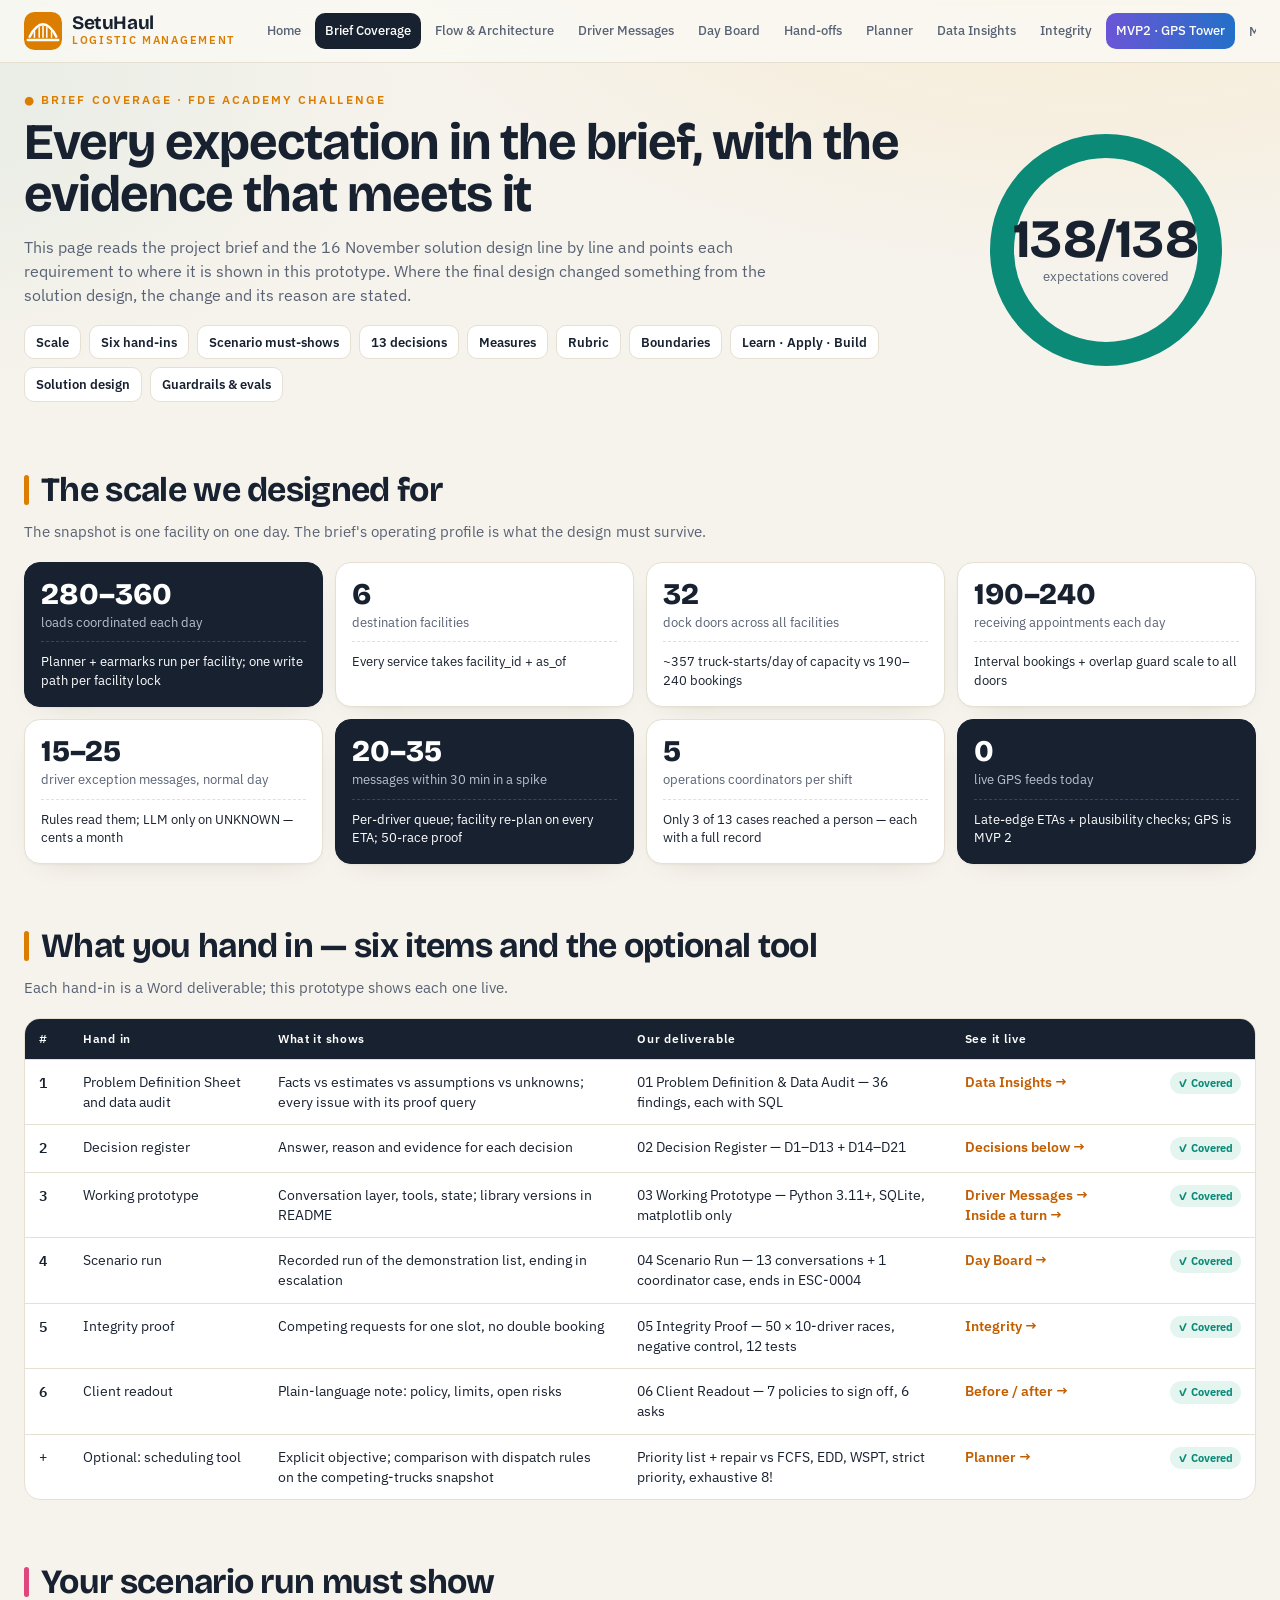
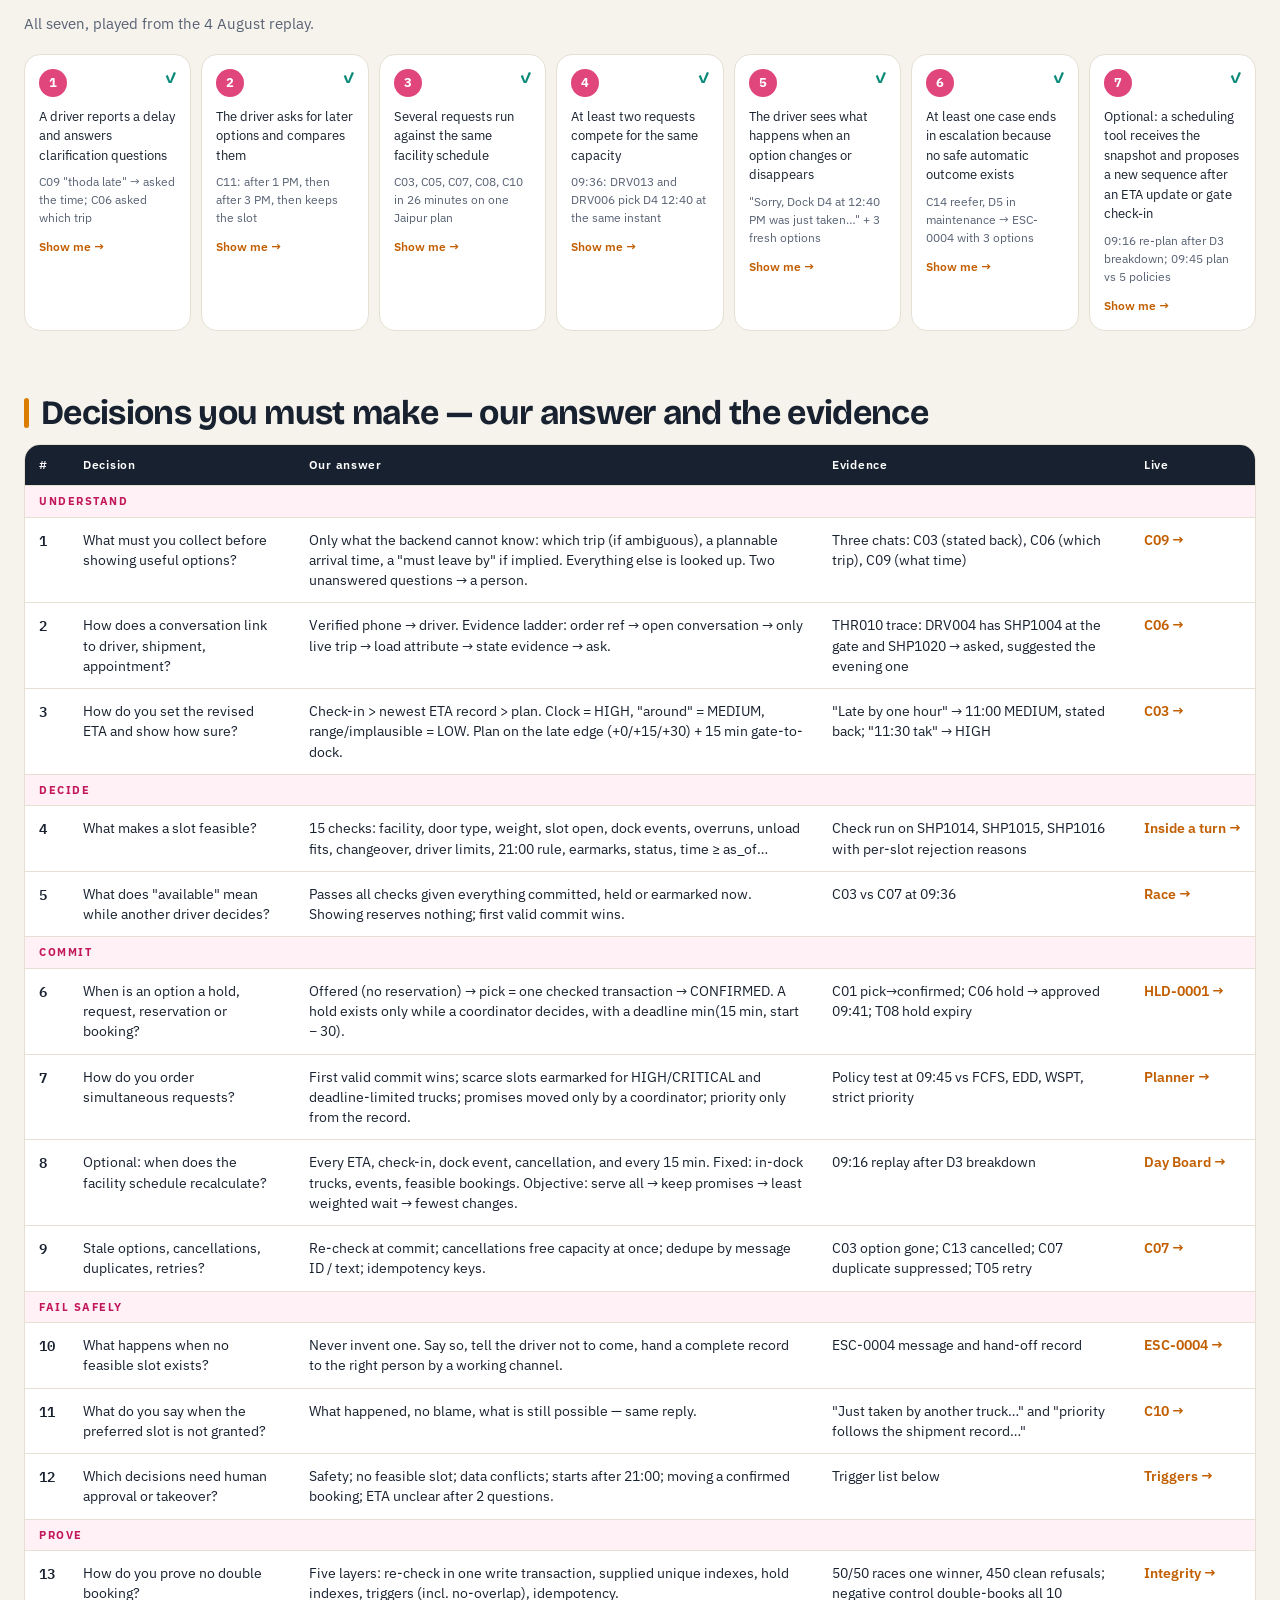
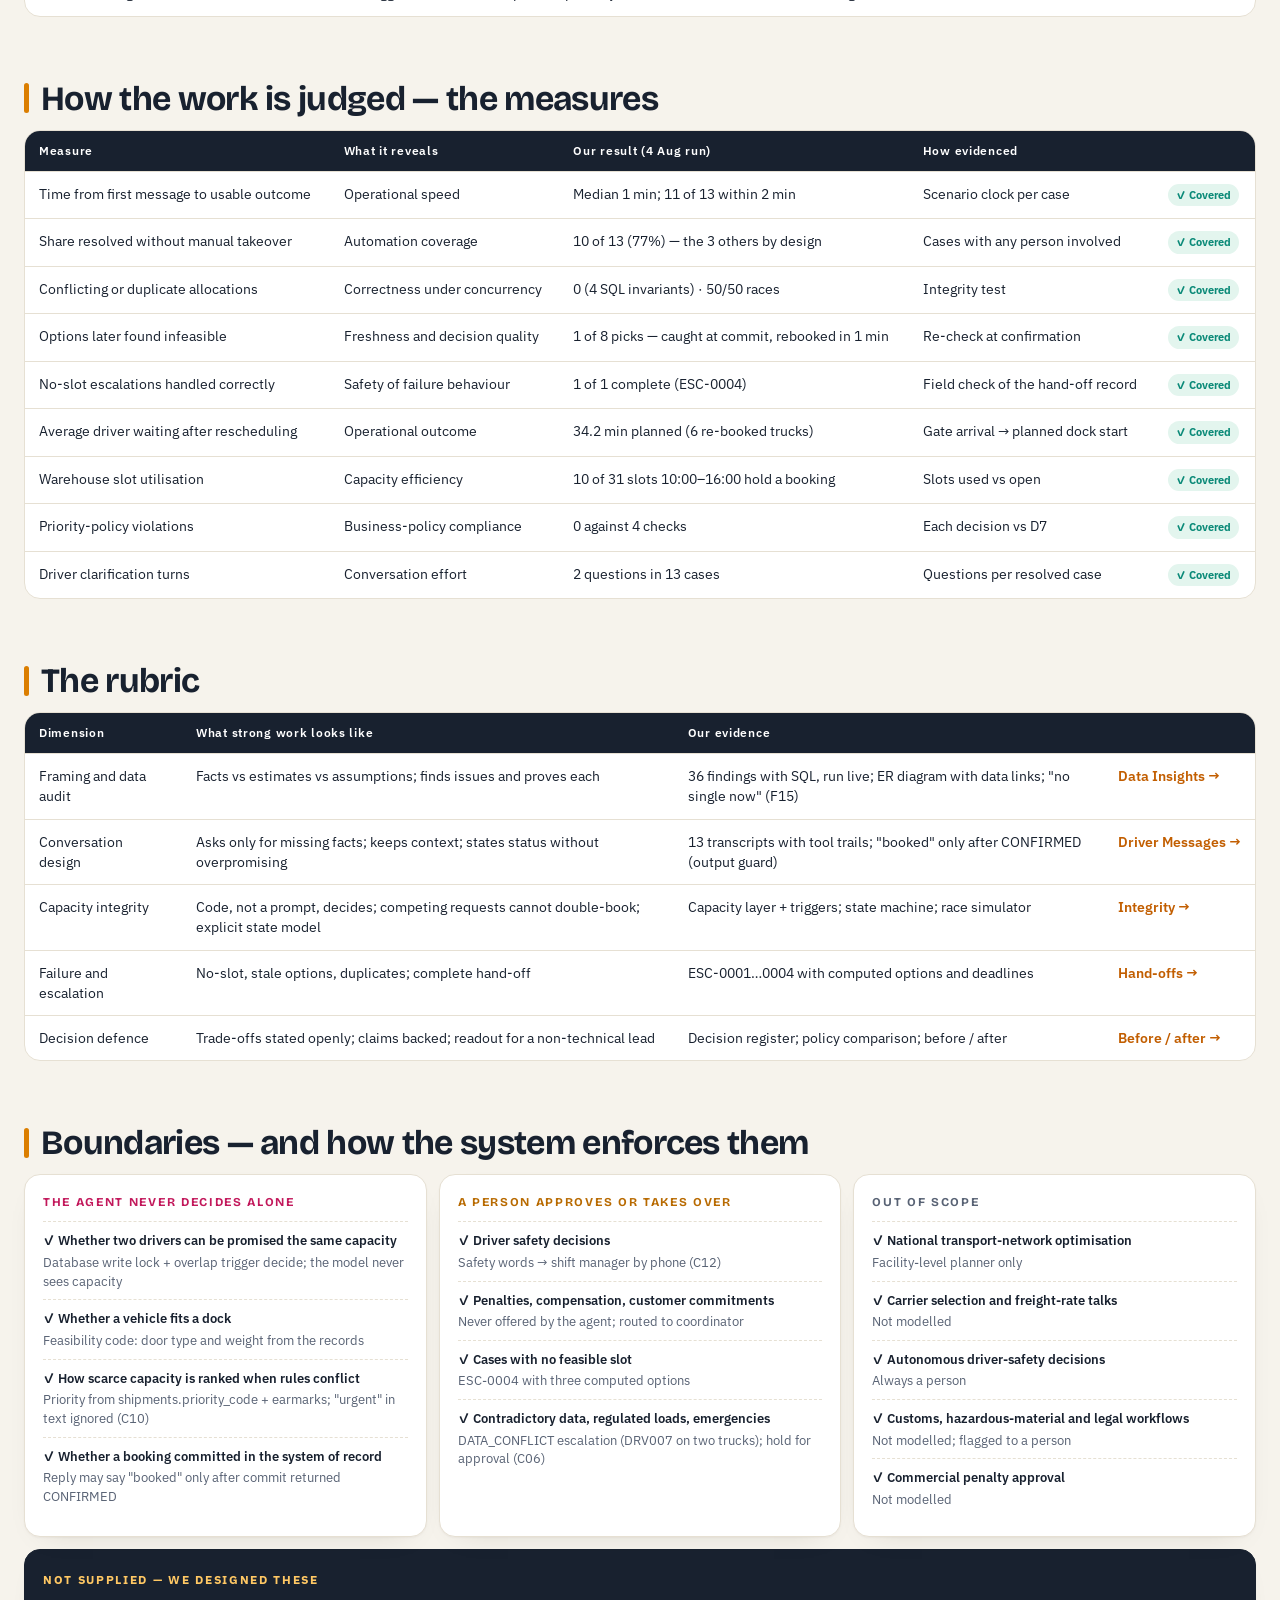
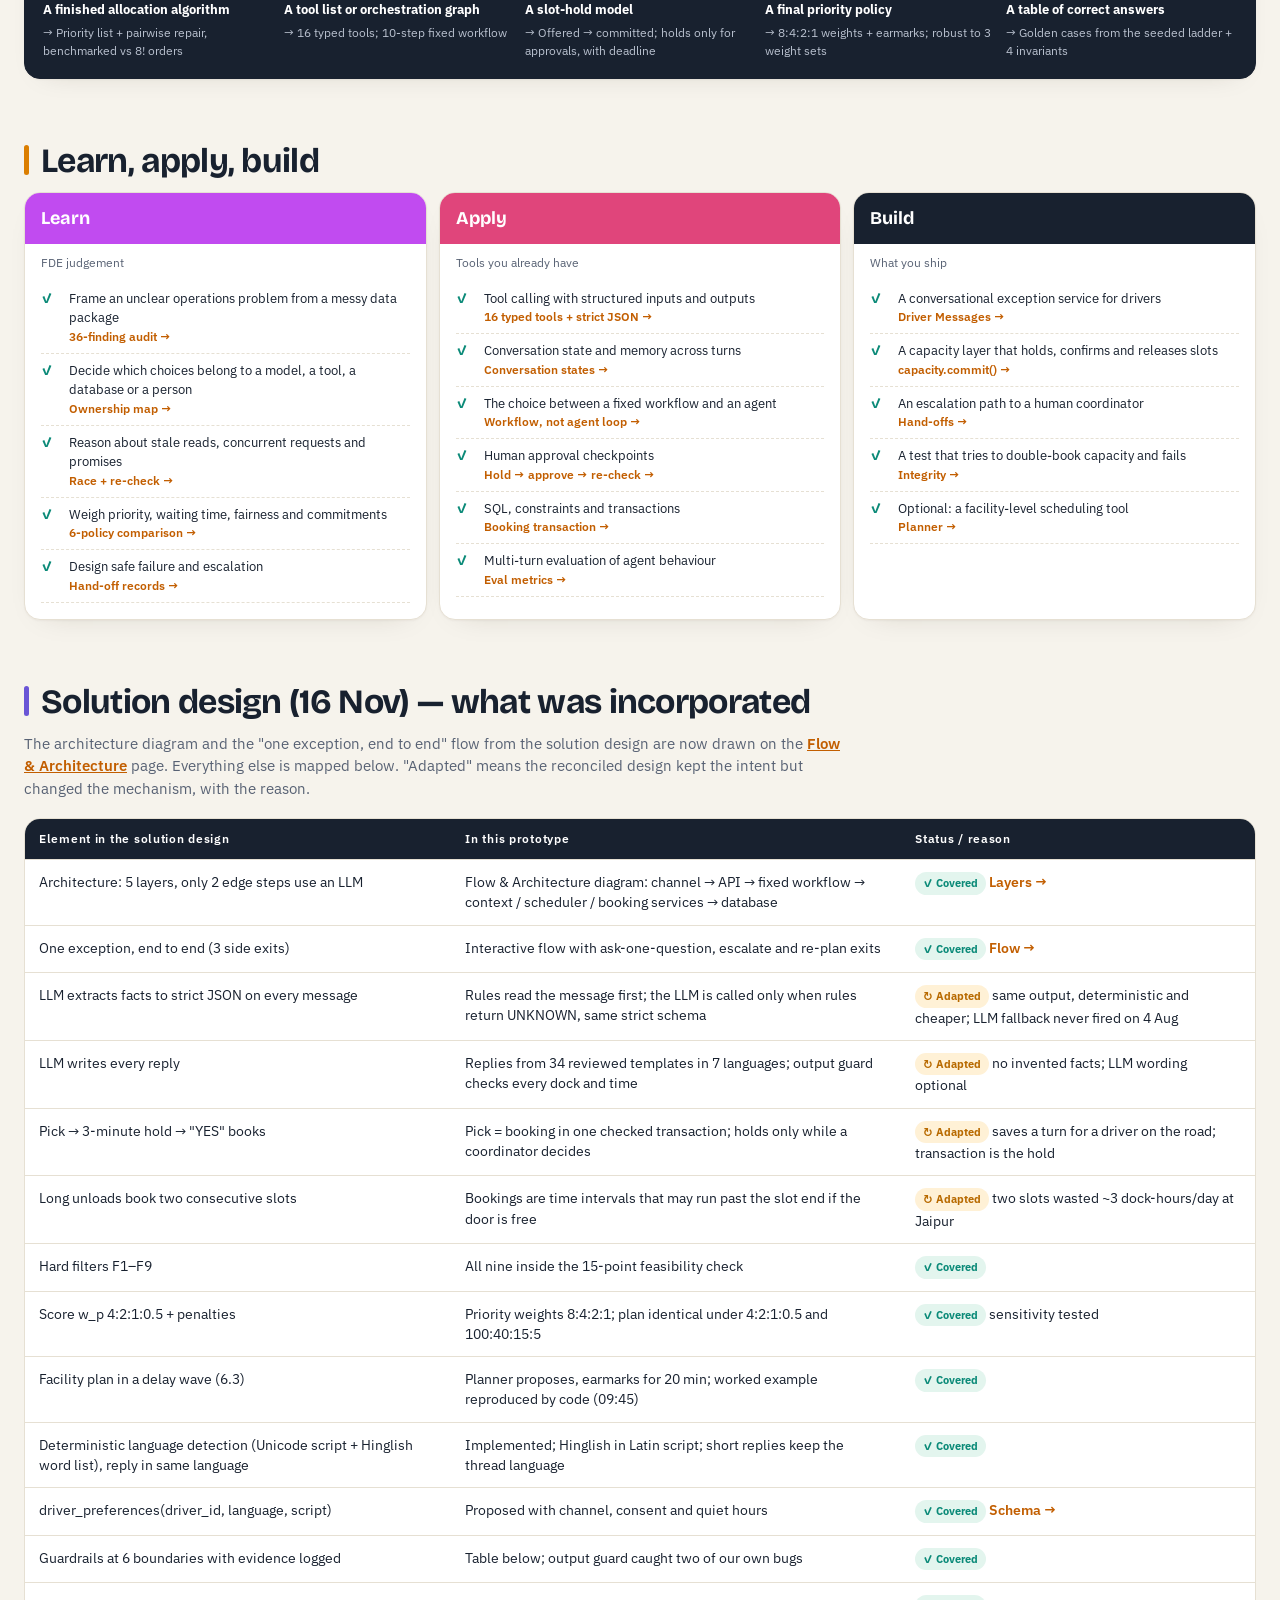
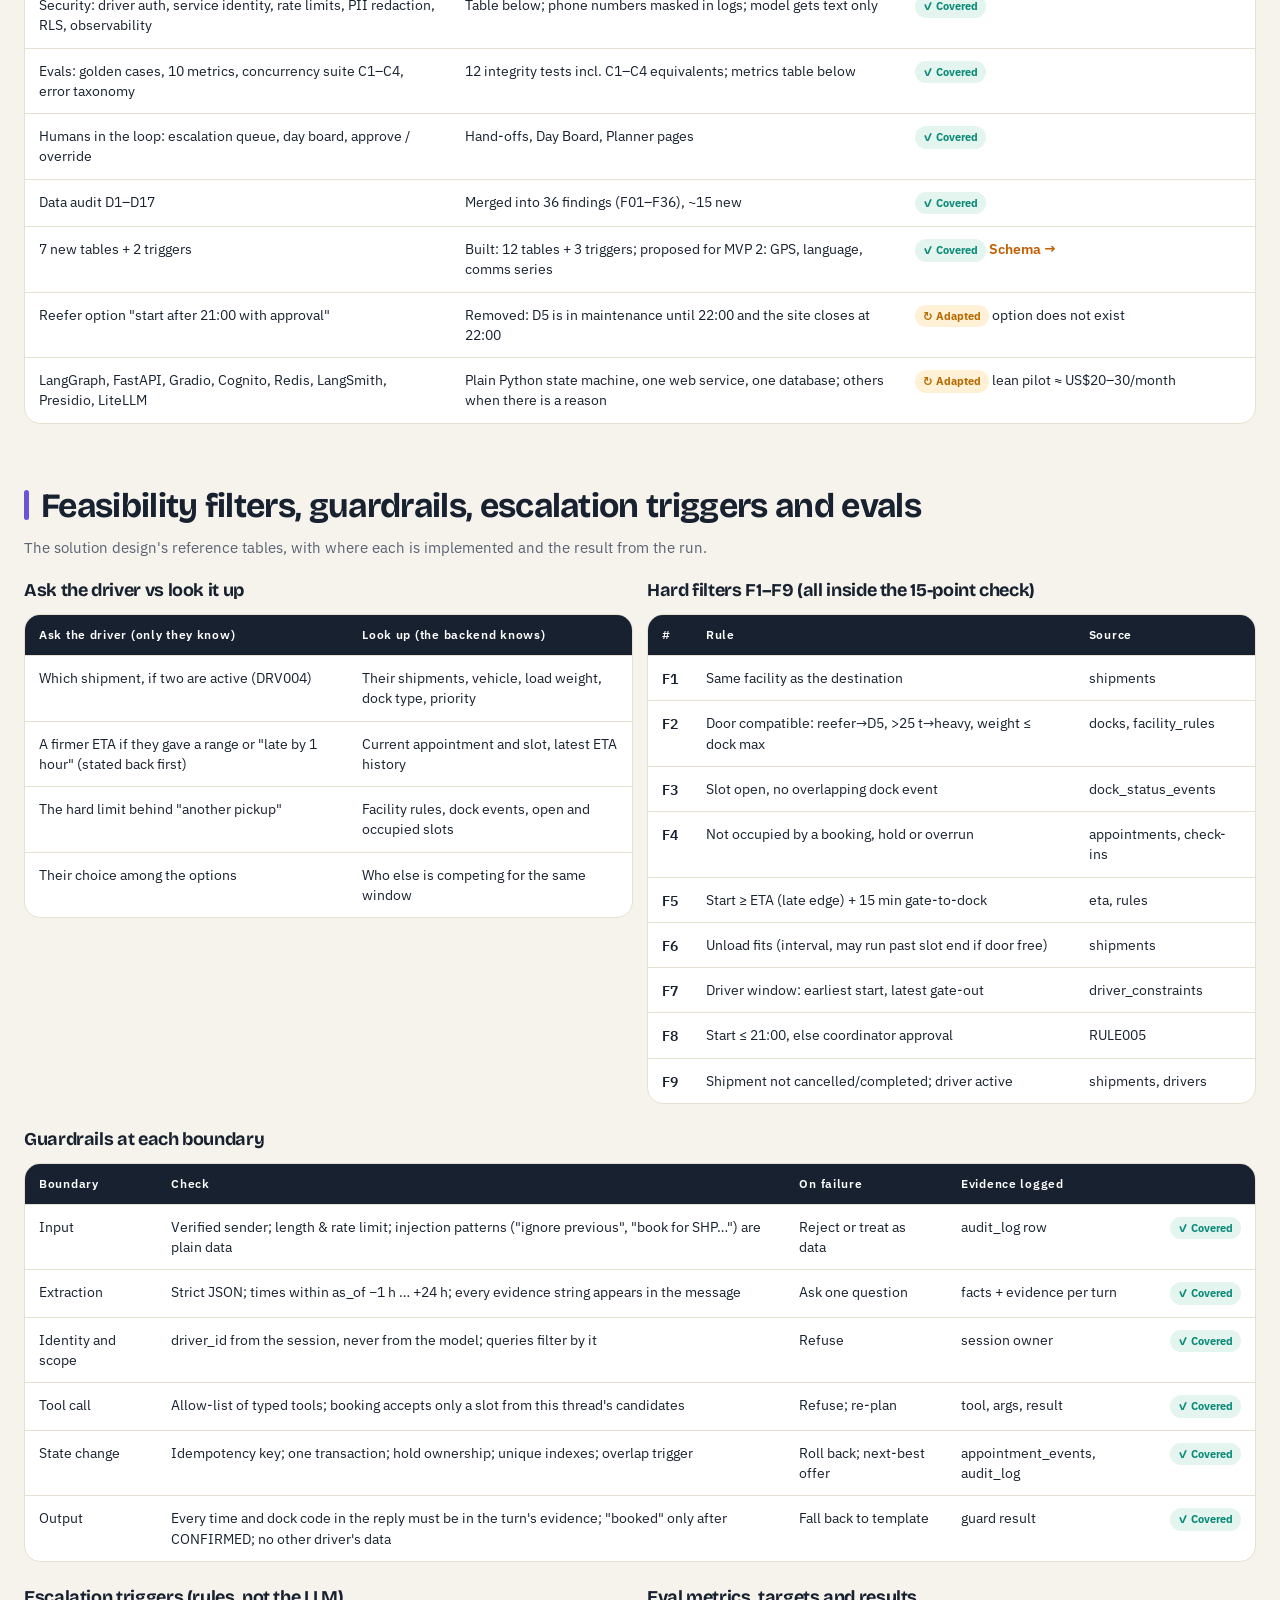
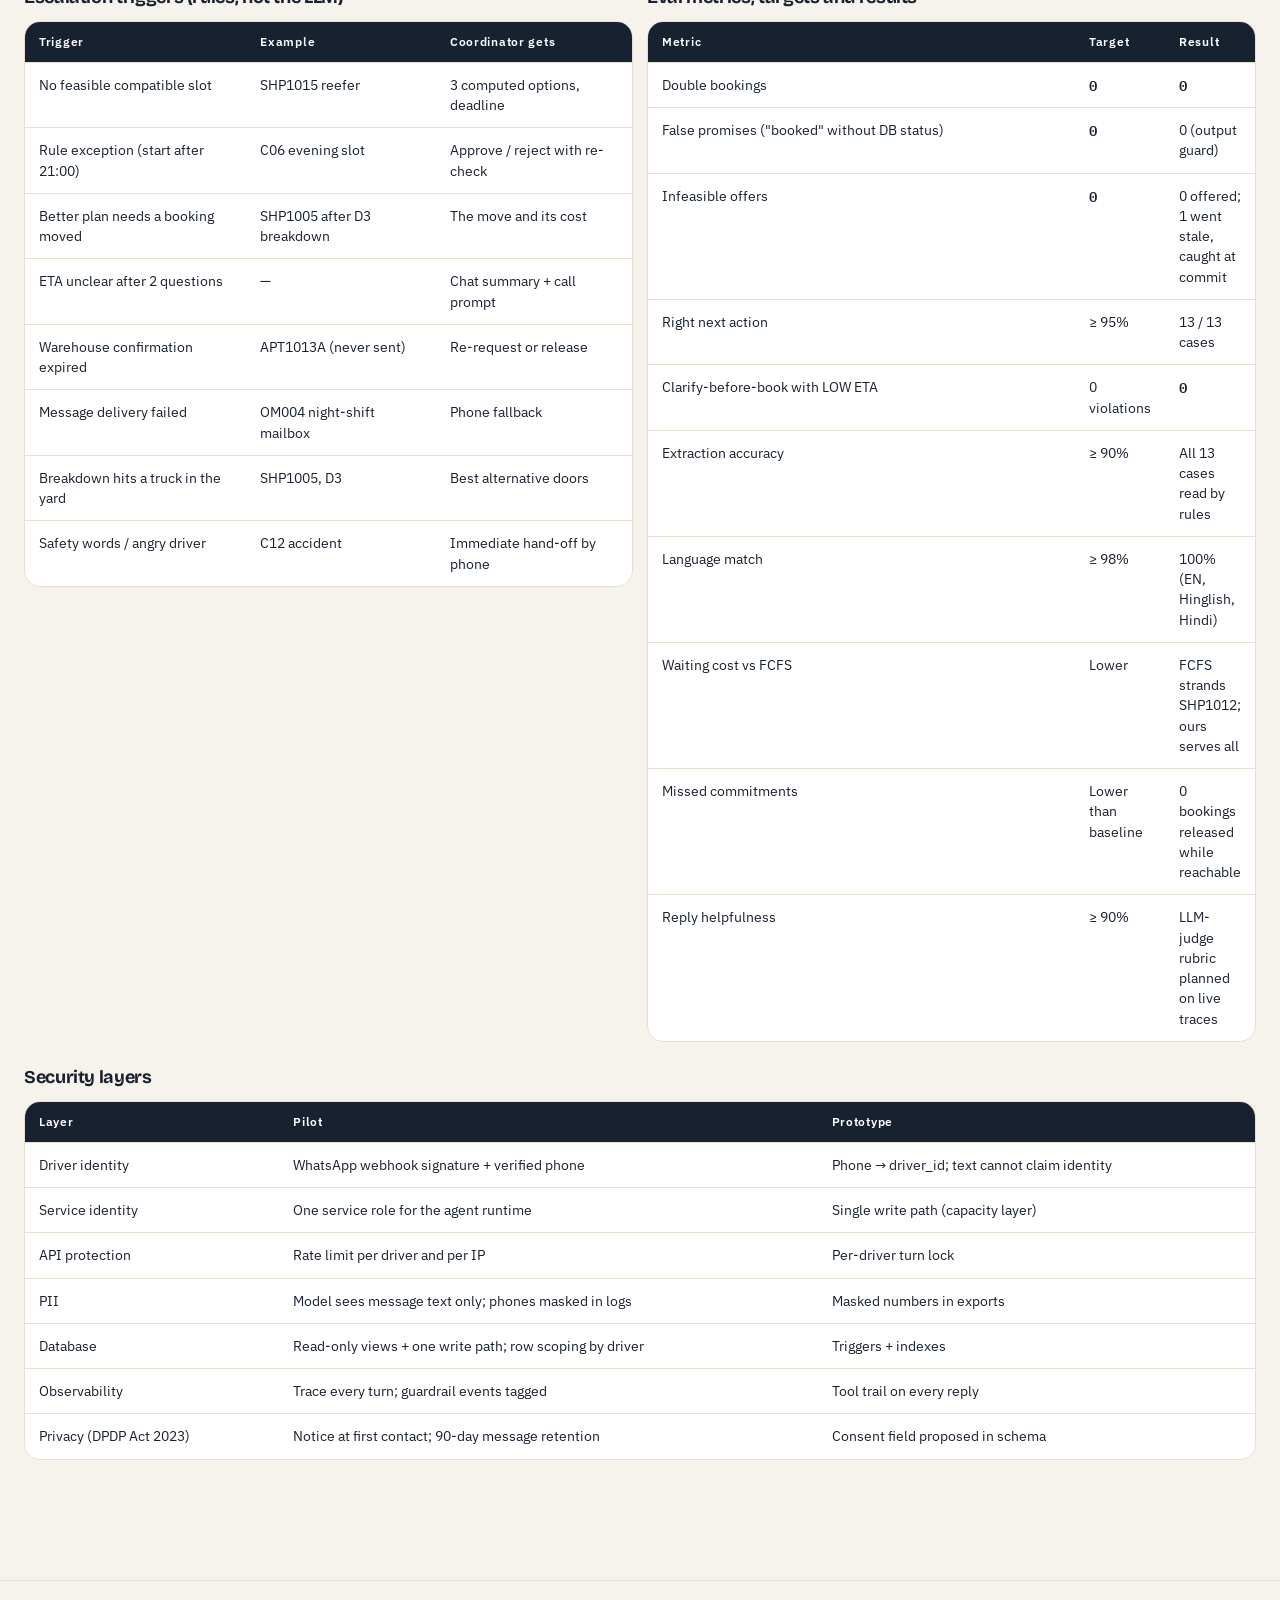
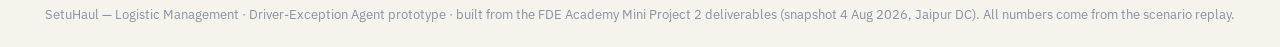
==== commit 4d66be32: "Say seven driver languages everywhere the portal and docs said three Co-Authored-By: Claude Opus 5.5" ====
--- a/brief.html
+++ b/brief.html
@@ -177,7 +177,7 @@
  ['Architecture: 5 layers, only 2 edge steps use an LLM','Flow & Architecture diagram: channel → API → fixed workflow → context / scheduler / booking services → database',OK+' '+L('flow.html#layers','Layers')],
  ['One exception, end to end (3 side exits)','Interactive flow with ask-one-question, escalate and re-plan exits',OK+' '+L('flow.html#e2e','Flow')],
  ['LLM extracts facts to strict JSON on every message','Rules read the message first; the LLM is called only when rules return UNKNOWN, same strict schema',AD+' same output, deterministic and cheaper; LLM fallback never fired on 4 Aug'],
- ['LLM writes every reply','Replies from 34 reviewed templates × 3 languages; output guard checks every dock and time',AD+' no invented facts; LLM wording optional'],
+ ['LLM writes every reply','Replies from 34 reviewed templates in 7 languages; output guard checks every dock and time',AD+' no invented facts; LLM wording optional'],
  ['Pick → 3-minute hold → "YES" books','Pick = booking in one checked transaction; holds only while a coordinator decides',AD+' saves a turn for a driver on the road; transaction is the hold'],
  ['Long unloads book two consecutive slots','Bookings are time intervals that may run past the slot end if the door is free',AD+' two slots wasted ~3 dock-hours/day at Jaipur'],
  ['Hard filters F1–F9','All nine inside the 15-point feasibility check',OK],
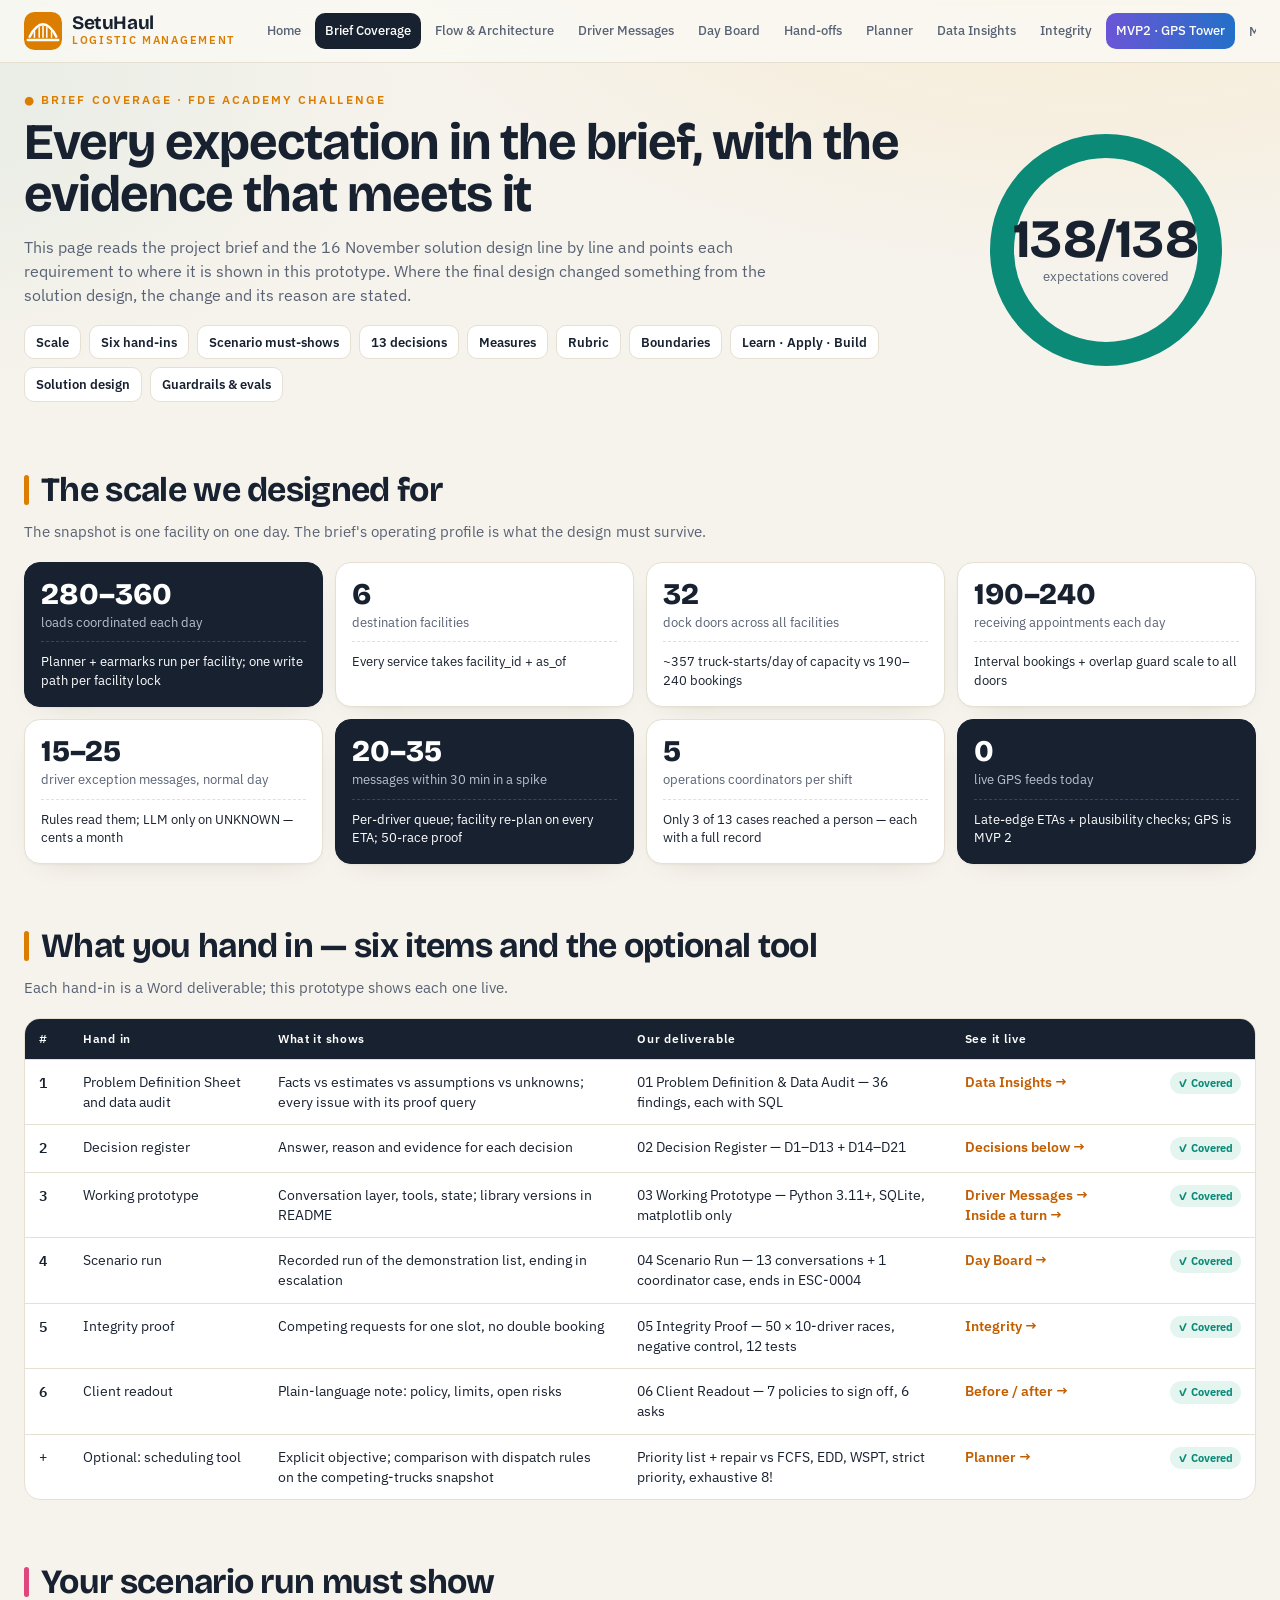
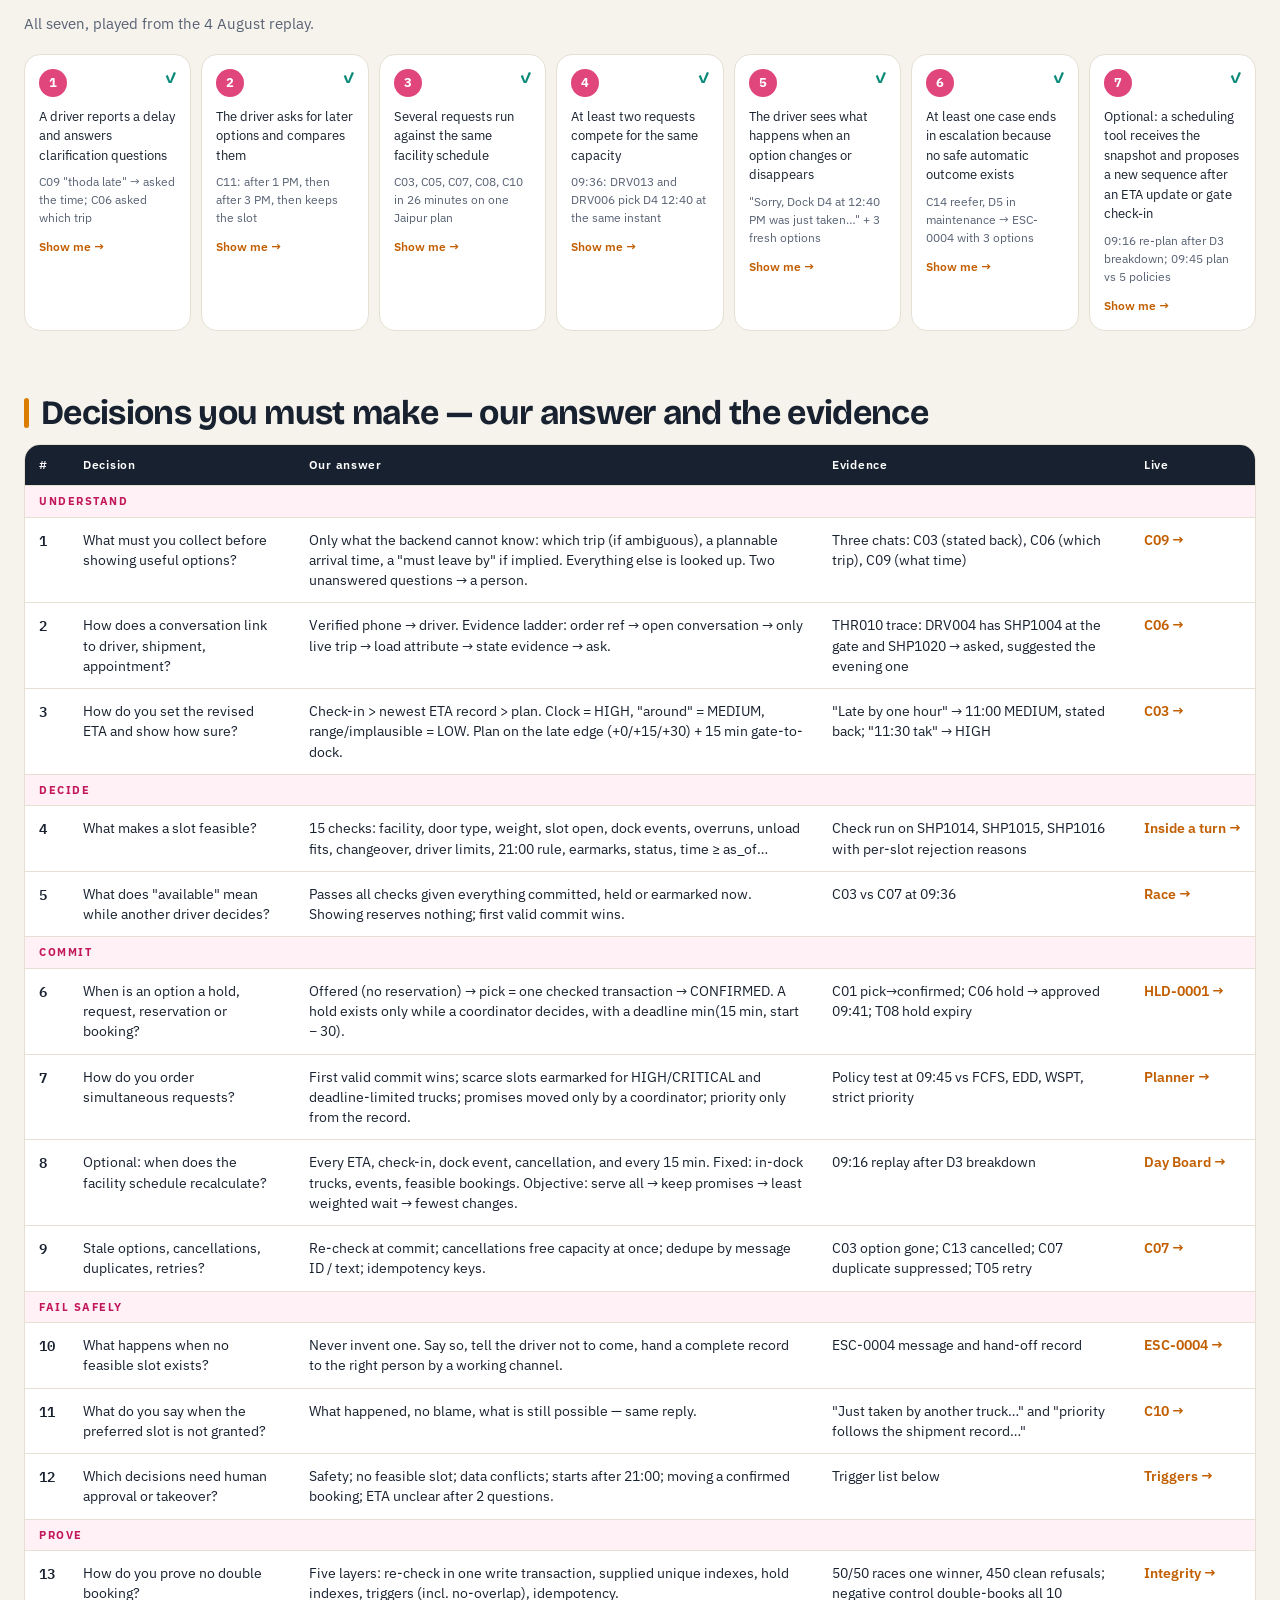
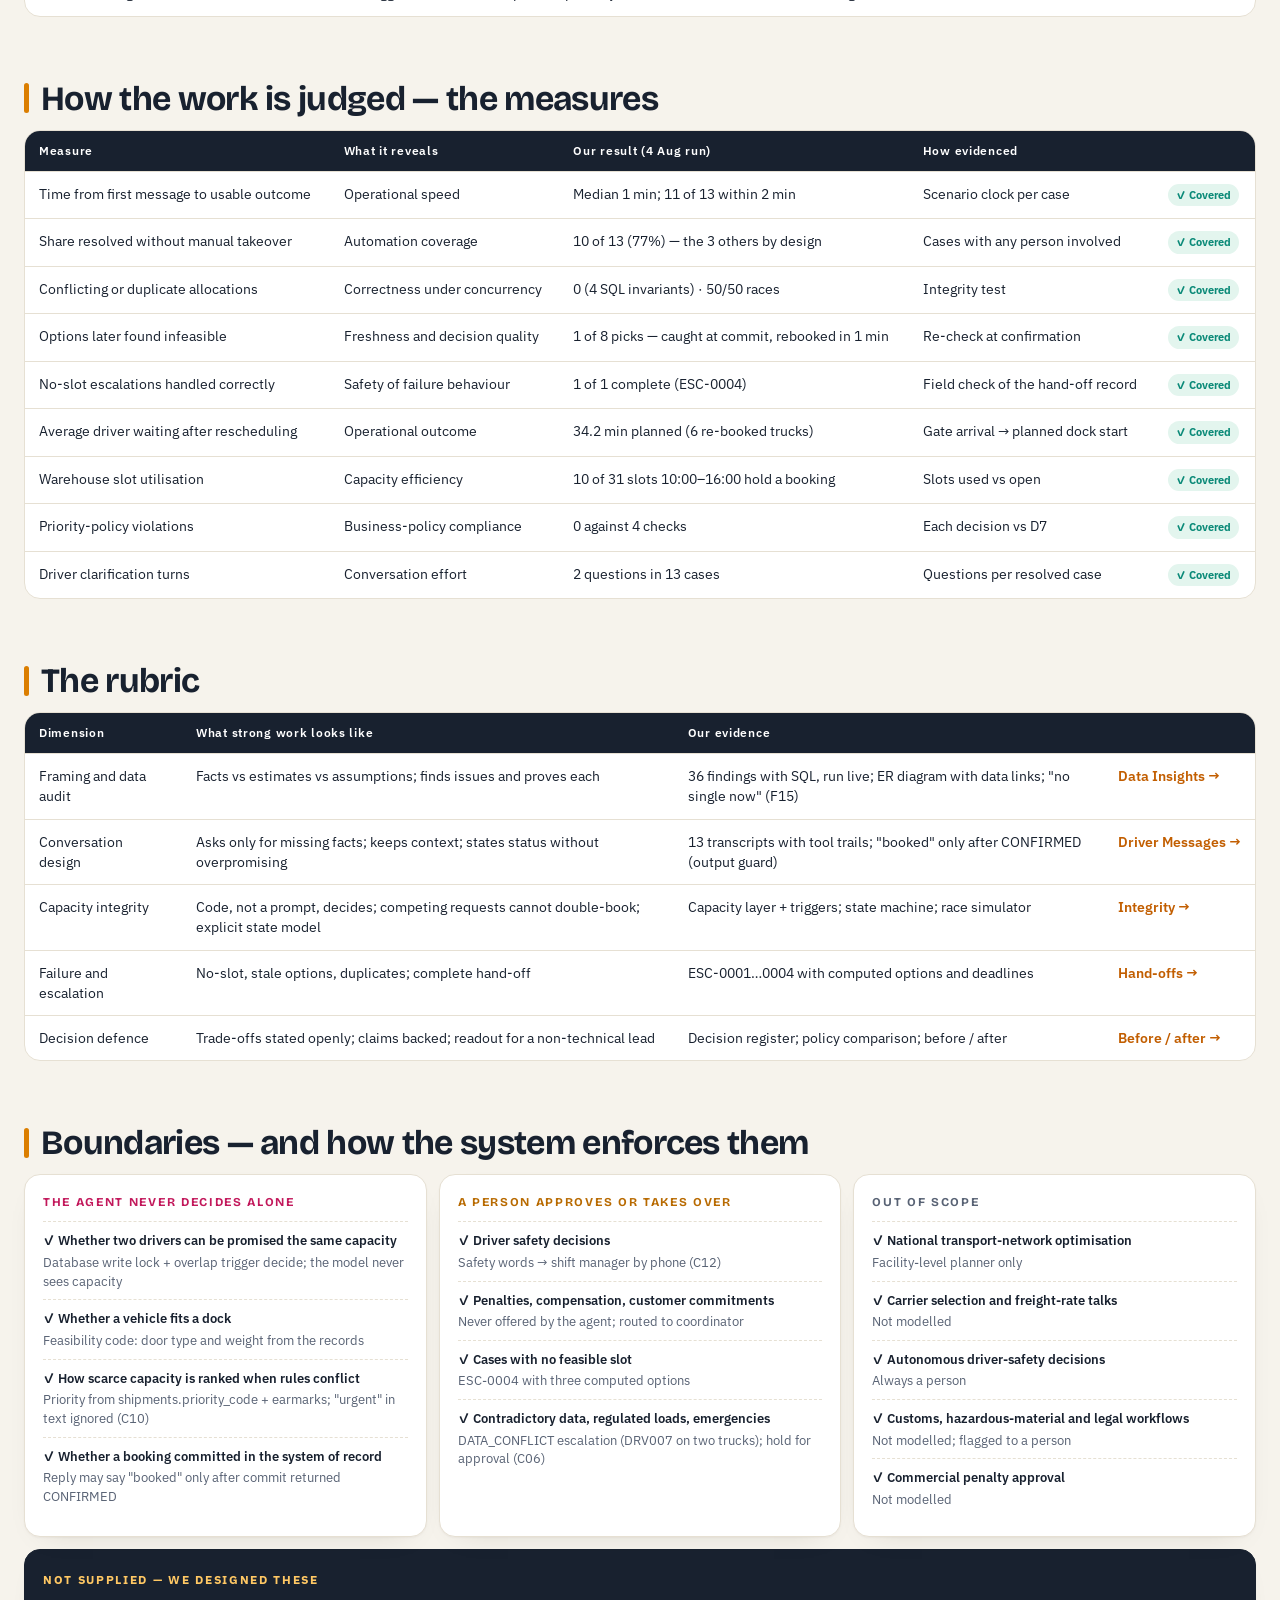
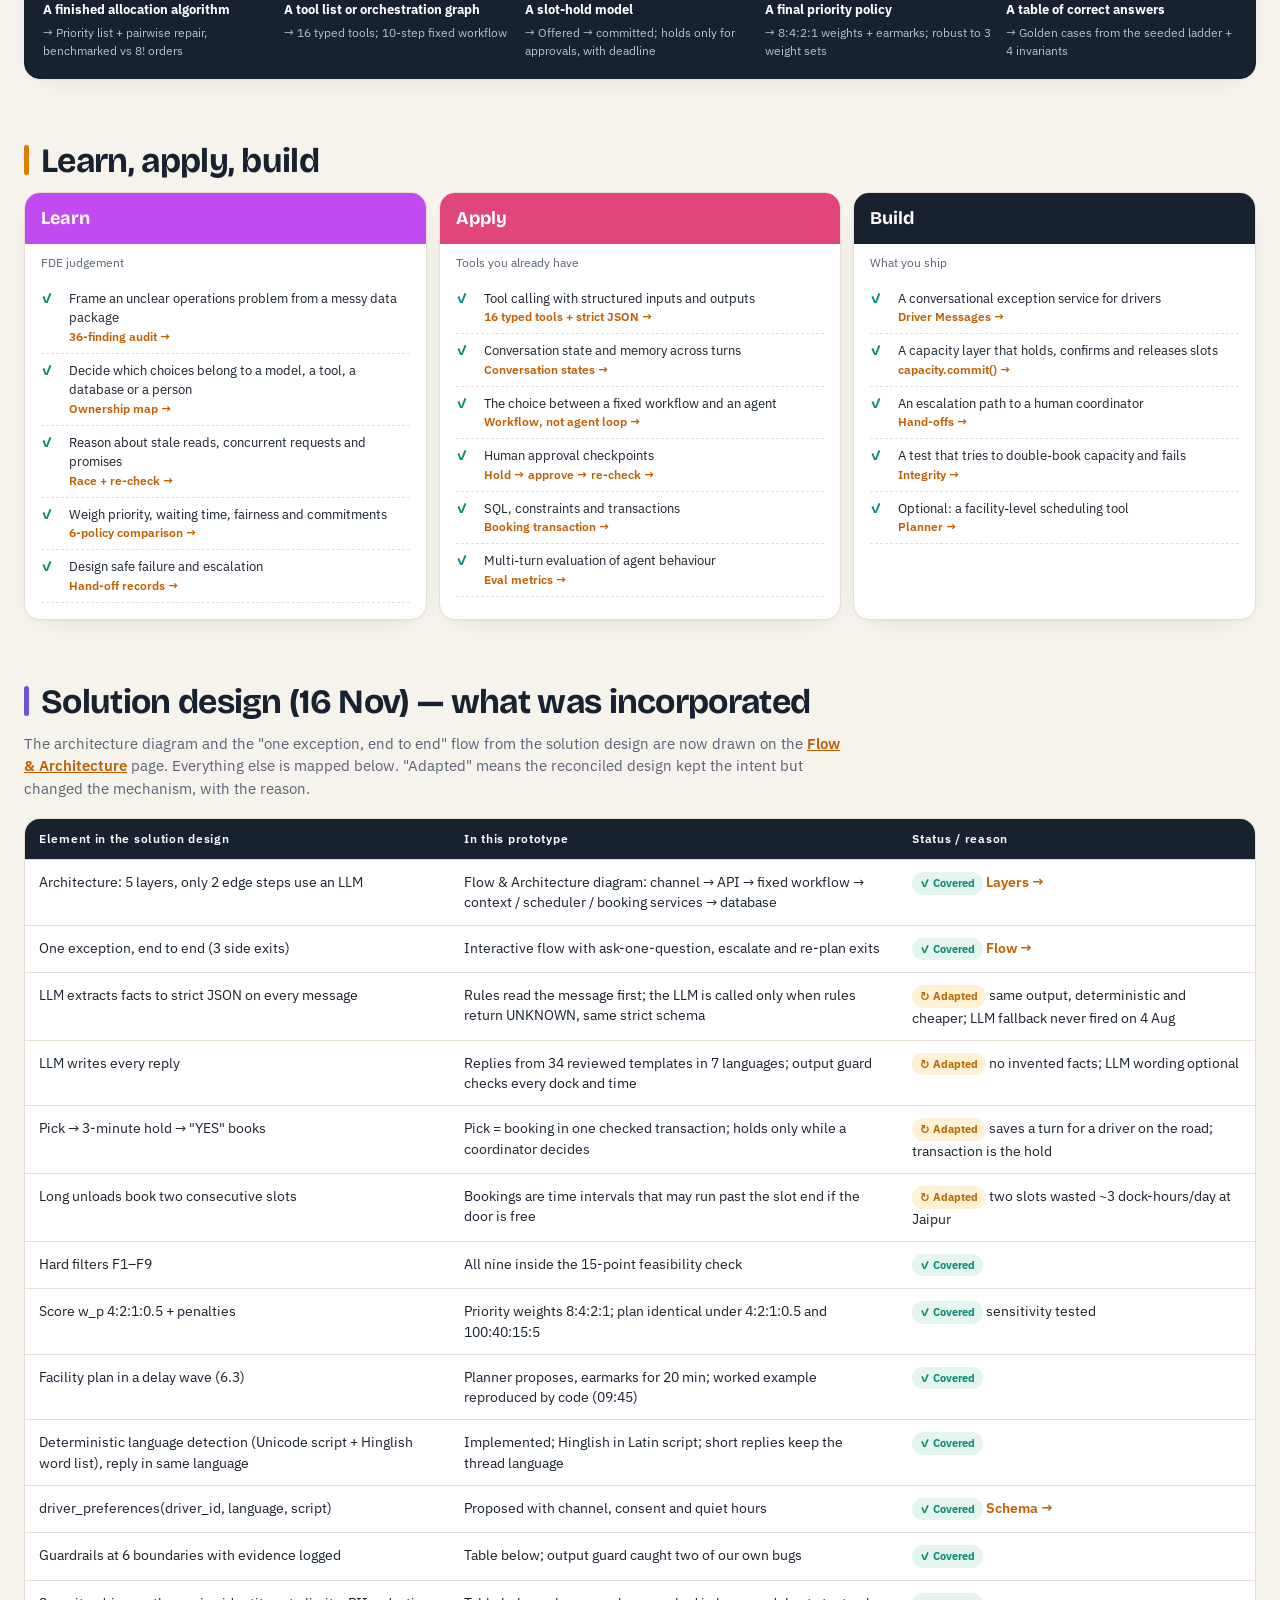
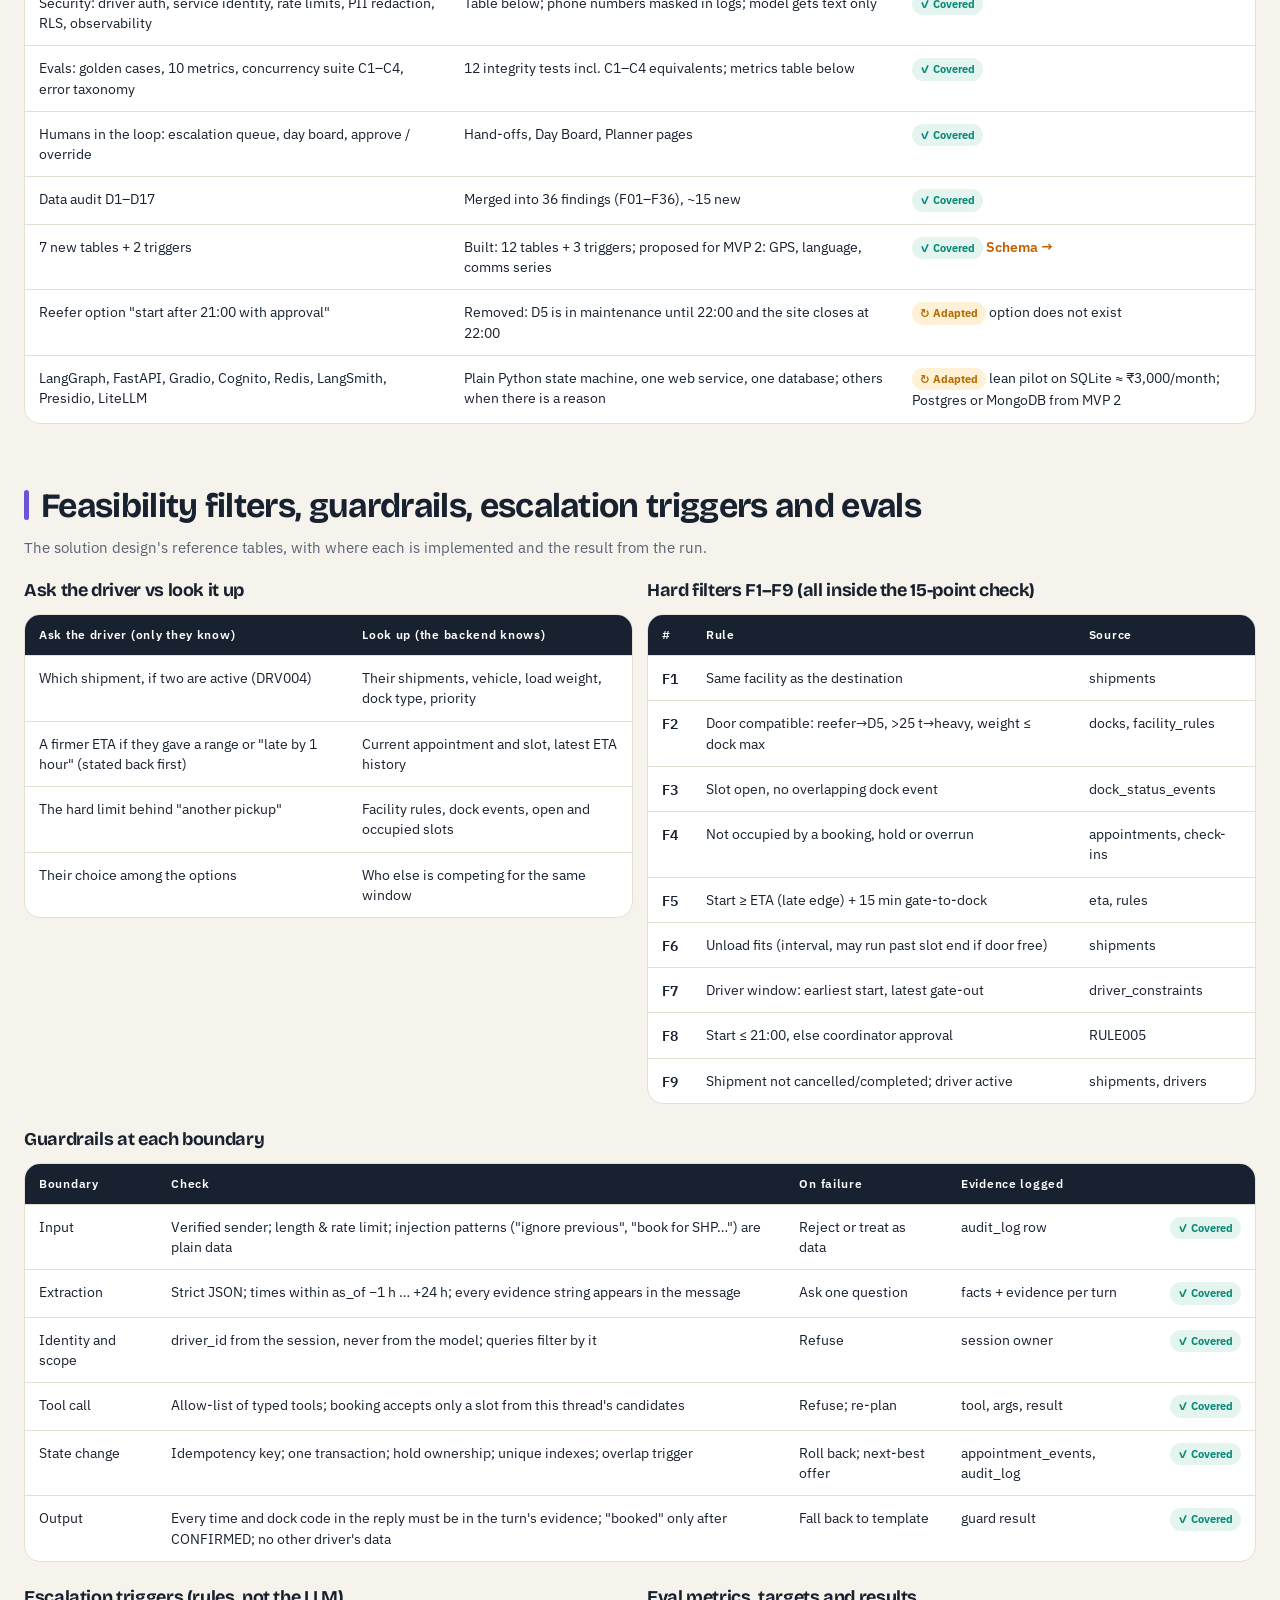
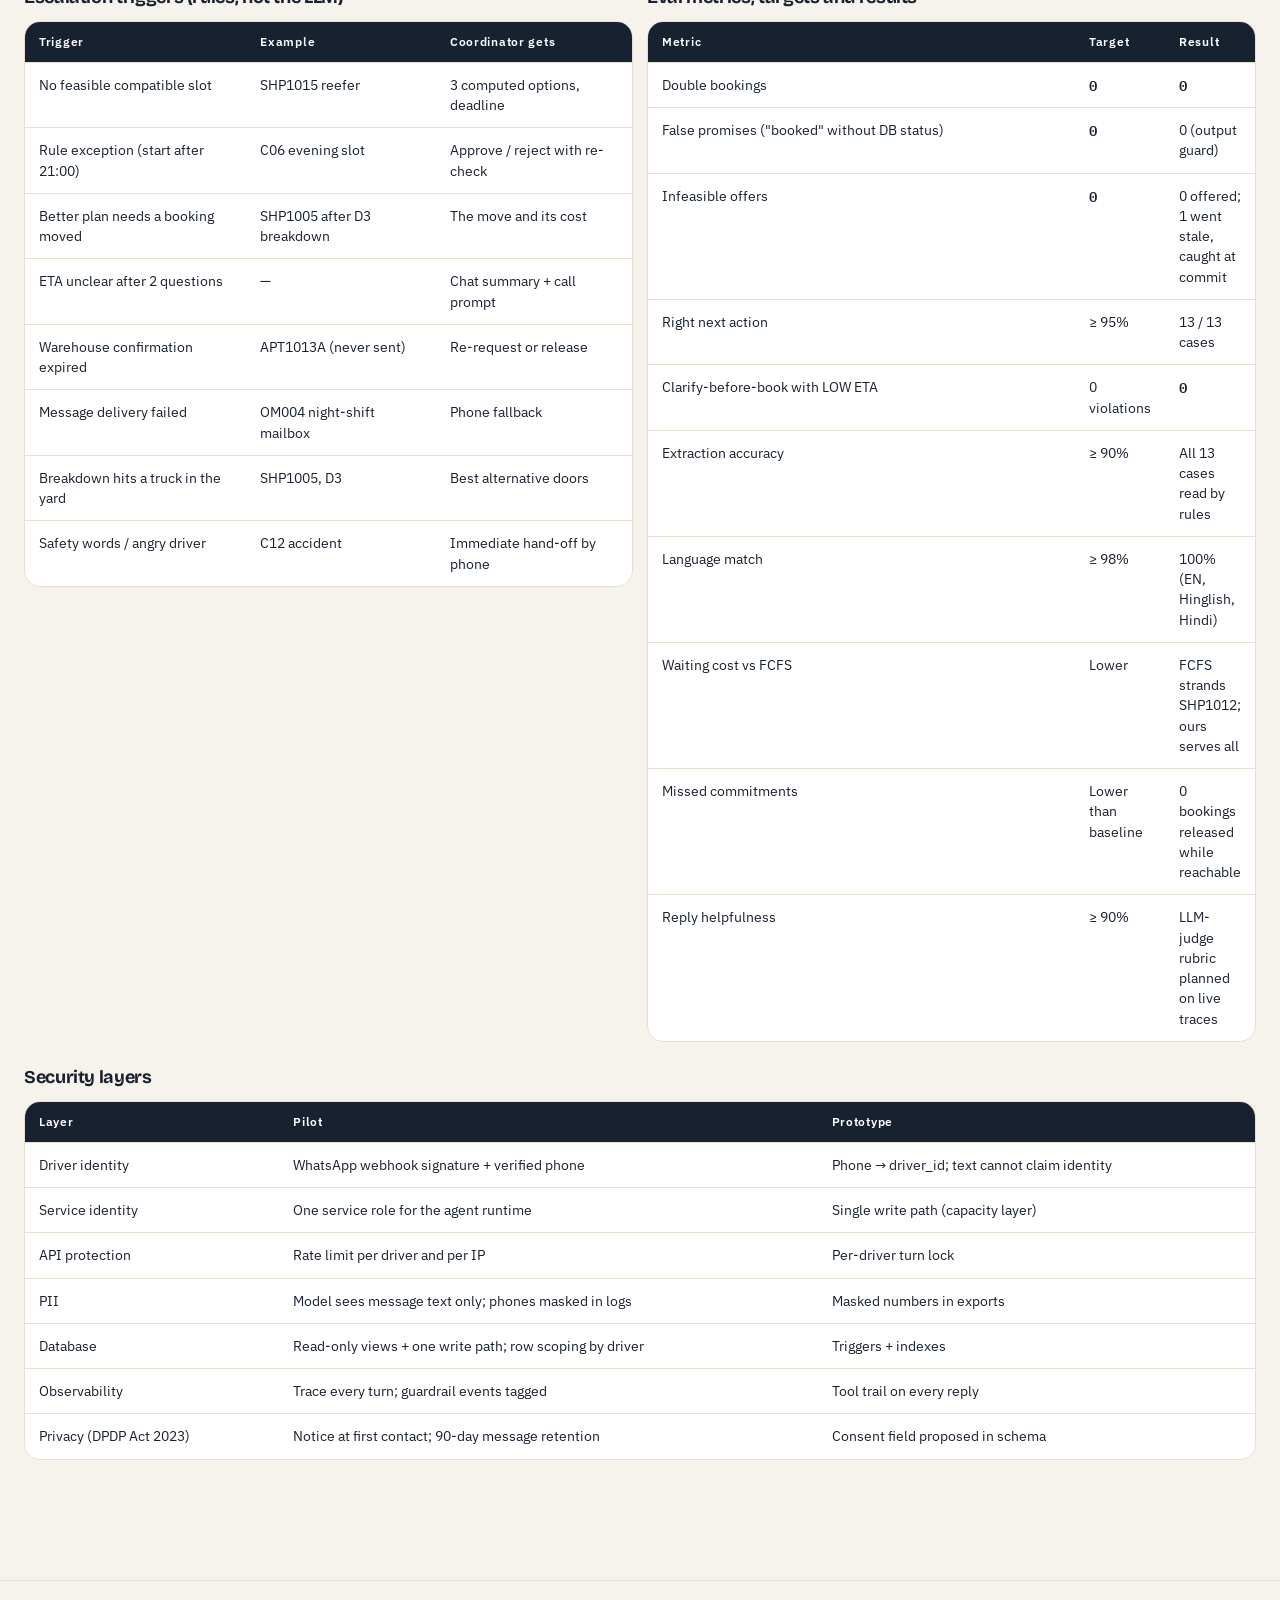
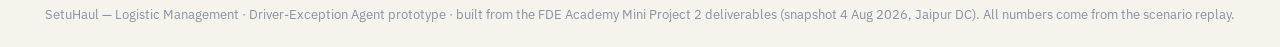
==== commit bb27da74: "Database decision: SQLite for MVP 1, Postgres or MongoDB for MVP 2 Portal (How it works, Flow, Brief" ====
--- a/brief.html
+++ b/brief.html
@@ -192,7 +192,7 @@
  ['Data audit D1–D17','Merged into 36 findings (F01–F36), ~15 new',OK],
  ['7 new tables + 2 triggers','Built: 12 tables + 3 triggers; proposed for MVP 2: GPS, language, comms series',OK+' '+L('insights.html#new-tables','Schema')],
  ['Reefer option "start after 21:00 with approval"','Removed: D5 is in maintenance until 22:00 and the site closes at 22:00',AD+' option does not exist'],
- ['LangGraph, FastAPI, Gradio, Cognito, Redis, LangSmith, Presidio, LiteLLM','Plain Python state machine, one web service, one database; others when there is a reason',AD+' lean pilot ≈ US$20–30/month']]);
+ ['LangGraph, FastAPI, Gradio, Cognito, Redis, LangSmith, Presidio, LiteLLM','Plain Python state machine, one web service, one database; others when there is a reason',AD+' lean pilot on SQLite ≈ ₹3,000/month; Postgres or MongoDB from MVP 2']]);
 /* reference tables */
 table('t-ask',['Ask the driver (only they know)','Look up (the backend knows)'],[
  ['Which shipment, if two are active (DRV004)','Their shipments, vehicle, load weight, dock type, priority'],['A firmer ETA if they gave a range or "late by 1 hour" (stated back first)','Current appointment and slot, latest ETA history'],['The hard limit behind "another pickup"','Facility rules, dock events, open and occupied slots'],['Their choice among the options','Who else is competing for the same window']]);
